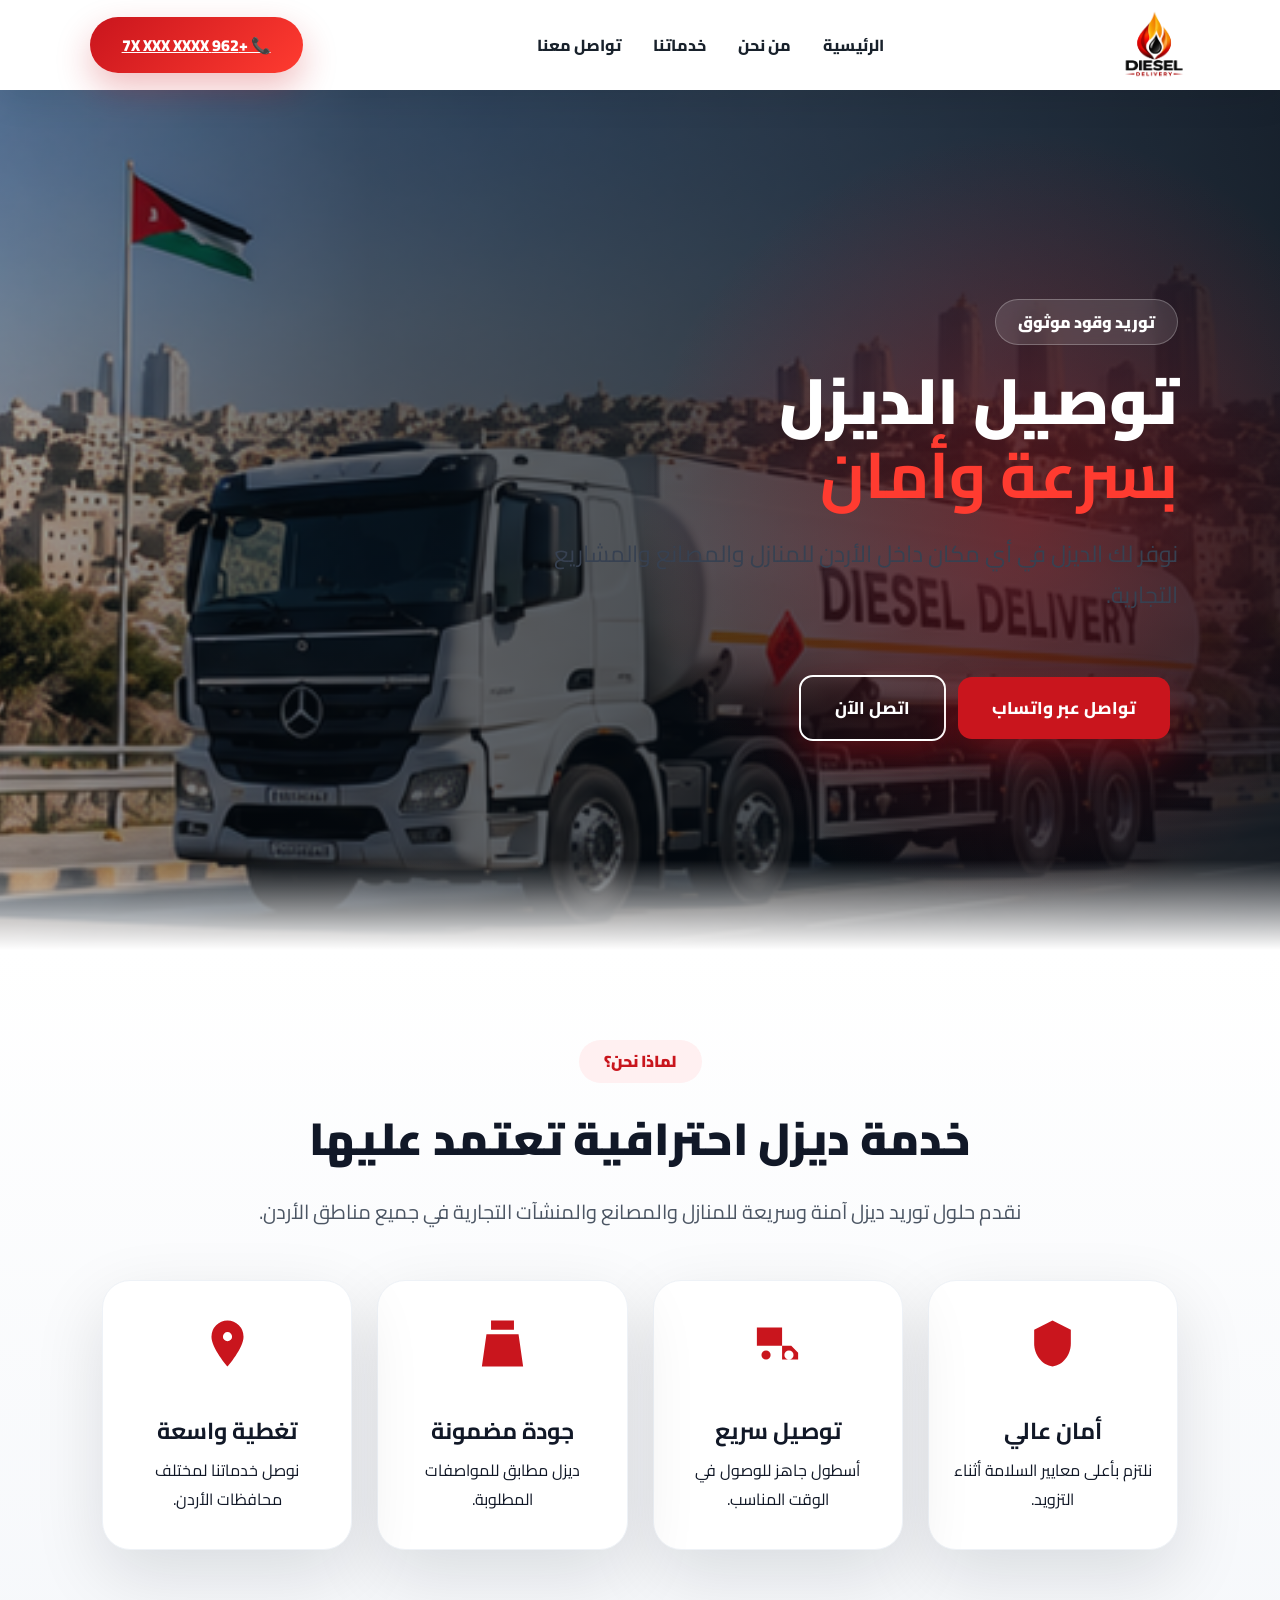
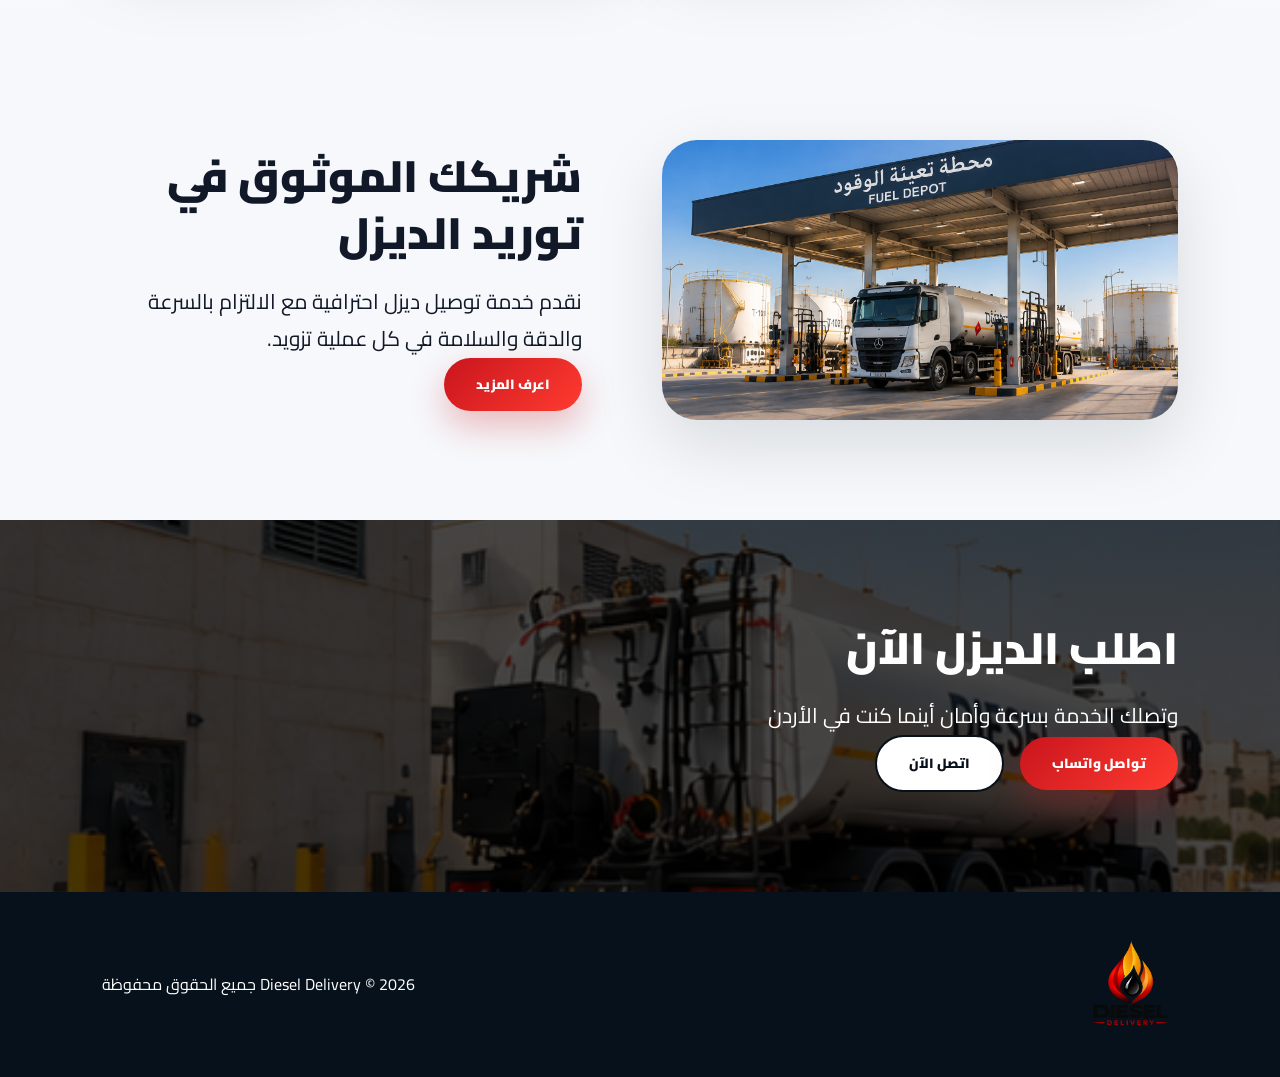
==== index.html @ 9982c51f "Add files via upload" ====
<!DOCTYPE html>
<html lang="ar" dir="rtl">
<head>
<meta charset="UTF-8">
<meta name="viewport" content="width=device-width, initial-scale=1.0">
<title>Diesel Delivery | توصيل الديزل</title>
<link rel="stylesheet" href="style.css">
</head>
<body>

<header>
<img src="assets/logo.png" class="logo">
<button class="menu-toggle" aria-label="Menu">☰</button>
<nav id="mainNav">
<a href="#hero">الرئيسية</a>
<a href="#about">من نحن</a>
<a href="#why">خدماتنا</a>
<a href="#order">تواصل معنا</a>
</nav>
<a class="phone" href="tel:+962700000000">📞 +962 7X XXX XXXX</a>
</header>

<section class="hero" id="hero">
<div class="content">
<span>توريد وقود موثوق</span>
<h1>توصيل الديزل<br><b>بسرعة وأمان</b></h1>
<p>نوفر لك الديزل في أي مكان داخل الأردن للمنازل والمصانع والمشاريع التجارية.</p>
<button>تواصل عبر واتساب</button>
<button class="outline">اتصل الآن</button>
</div>
</section>

<section class="why-us" id="why">
<div class="section-title">
<span>لماذا نحن؟</span>
<h2>خدمة ديزل احترافية تعتمد عليها</h2>
<p>نقدم حلول توريد ديزل آمنة وسريعة للمنازل والمصانع والمنشآت التجارية في جميع مناطق الأردن.</p>
</div>
<div class="features">
<div class="feature-card">
<svg viewBox="0 0 24 24"><path d="M12 2l8 4v6c0 5-3.5 9.5-8 10-4.5-.5-8-5-8-10V6l8-4z"/></svg>
<h3>أمان عالي</h3><p>نلتزم بأعلى معايير السلامة أثناء التزويد.</p>
</div>
<div class="feature-card">
<svg viewBox="0 0 24 24"><path d="M3 13h11V5H3v8zm11 0h4l3 3v3h-7v-6zM7 19a2 2 0 100-4 2 2 0 000 4zm10 0a2 2 0 100-4 2 2 0 000 4z"/></svg>
<h3>توصيل سريع</h3><p>أسطول جاهز للوصول في الوقت المناسب.</p>
</div>
<div class="feature-card">
<svg viewBox="0 0 24 24"><path d="M7 2h10v4H7V2zm-2 6h14l2 14H3L5 8z"/></svg>
<h3>جودة مضمونة</h3><p>ديزل مطابق للمواصفات المطلوبة.</p>
</div>
<div class="feature-card">
<svg viewBox="0 0 24 24"><path d="M12 2a7 7 0 00-7 7c0 5 7 13 7 13s7-8 7-13a7 7 0 00-7-7zm0 9a2 2 0 110-4 2 2 0 010 4z"/></svg>
<h3>تغطية واسعة</h3><p>نوصل خدماتنا لمختلف محافظات الأردن.</p>
</div>
</div>
</section>

<section class="about" id="about">
<img src="assets/depot.png">
<div>
<h2>شريكك الموثوق في توريد الديزل</h2>
<p>نقدم خدمة توصيل ديزل احترافية مع الالتزام بالسرعة والدقة والسلامة في كل عملية تزويد.</p>
<button>اعرف المزيد</button>
</div>
</section>

<section class="order" id="order">
<h2>اطلب الديزل الآن</h2>
<p>وتصلك الخدمة بسرعة وأمان أينما كنت في الأردن</p>
<button>تواصل واتساب</button>
<button class="outline">اتصل الآن</button>
</section>

<footer>
<img src="assets/logo.png">
<p>Diesel Delivery © 2026 جميع الحقوق محفوظة</p>
</footer>

<script>
const btn=document.querySelector(".menu-toggle");
const nav=document.querySelector("#mainNav");
btn.addEventListener("click",()=>{nav.classList.toggle("open");btn.classList.toggle("active");});
nav.querySelectorAll("a").forEach(a=>a.addEventListener("click",()=>nav.classList.remove("open")));
</script>
</body>
</html>
---- style.css ----
@import url("https://fonts.googleapis.com/css2?family=Cairo:wght@400;600;700;800;900&display=swap");

:root {
  --red: #c9151d;
  --red2: #ff3b30;
  --dark: #07111b;
  --gold: #f5b942;
  --bg: #f6f8fb;
  --text: #111827;
  --shadow: 0 25px 70px rgba(7, 17, 27, 0.12);
}
* {
  box-sizing: border-box;
  margin: 0;
  padding: 0;
}
html {
  scroll-behavior: smooth;
}
body {
  font-family: Cairo, Arial, sans-serif;
  color: var(--text);
  background: #fff;
  line-height: 1.8;
}
header {
  height: 90px;
  padding: 0 7%;
  display: flex;
  align-items: center;
  justify-content: space-between;
  position: sticky;
  top: 0;
  z-index: 50;
  background: rgba(255, 255, 255, 0.86);
  backdrop-filter: blur(18px);
  box-shadow: 0 10px 35px rgba(0, 0, 0, 0.08);
}
.logo {
  height: 72px;
  transition: 0.4s;
}
.logo:hover {
  transform: scale(1.08);
}
nav a {
  margin: 0 14px;
  color: #18212b;
  text-decoration: none;
  font-weight: 800;
  transition: 0.3s;
  position: relative;
}
nav a:before {
  content: "";
  position: absolute;
  right: 0;
  bottom: -10px;
  width: 0;
  height: 3px;
  background: var(--red);
  transition: 0.3s;
}
nav a:hover {
  color: var(--red);
}
nav a:hover:before {
  width: 100%;
}
.phone,
button {
  border: 0;
  border-radius: 50px;
  padding: 14px 32px;
  font-family: inherit;
  font-weight: 900;
  color: #fff;
  background: linear-gradient(135deg, var(--red), var(--red2));
  box-shadow: 0 15px 35px rgba(201, 21, 29, 0.28);
  cursor: pointer;
  transition: 0.35s;
}
.phone:hover,
button:hover {
  transform: translateY(-5px);
  box-shadow: 0 22px 45px rgba(201, 21, 29, 0.35);
}
.hero {
  min-height: 860px;
  display: flex;
  align-items: center;
  position: relative;
  overflow: hidden;
  background:
    linear-gradient(
      268deg,
      rgba(5, 12, 20, 0.88) 0%,
      rgba(5, 12, 20, 0.62) 70%,
      rgba(5, 12, 20, 0.15) 125%
    ),
    url(assets/hero-truck.png) center / cover;
}
.hero:before {
  content: "";
  position: absolute;
  inset: 0;
  background: radial-gradient(
    circle at 80% 50%,
    rgba(201, 21, 29, 0.35),
    transparent 35%
  );
}
.hero .content {
  position: relative;
  z-index: 2;
  /* max-width:700px; */
  color: #fff;
  /* padding:40px; */
  animation: heroFade 0.9s ease;
}
.hero .content span {
  display: inline-block;
  background: rgba(255, 255, 255, 0.12);
  border: 1px solid rgba(255, 255, 255, 0.25);
  padding: 8px 22px;
  border-radius: 50px;
  backdrop-filter: blur(10px);
  color: #fff;
}
.hero h1 {
  font-size: clamp(42px, 5vw, 72px);
  line-height: 1.15;
  font-weight: 900;
  margin: 20px 0;
}
.hero h1 b {
  color: #ff3b30;
}
.hero p {
  font-size: 20px;
  color: #f1f5f9;
  max-width: 560px;
}
.hero button {
  border: none;
  border-radius: 14px;
  padding: 15px 34px;
  font-size: 17px;
  font-weight: 800;
  margin: 25px 8px 0 0;
  cursor: pointer;
  transition: 0.3s;
  background: #c9151d;
  color: white;
  box-shadow: 0 15px 35px rgba(201, 21, 29, 0.35);
}
.hero button:hover {
  transform: translateY(-5px);
}
.hero .outline {
  background: transparent;
  border: 2px solid #fff;
}
@keyframes heroFade {
  from {
    opacity: 0;
    transform: translateY(30px);
  }
  to {
    opacity: 1;
    transform: none;
  }
}
.hero:after {
  content: "";
  position: absolute;
  inset: auto 0 0;
  height: 90px;
  background: linear-gradient(transparent, #fff);
}
.content {
  width: 58%;
  padding-right: 8%;
  position: relative;
  z-index: 2;
}
.content span {
  display: inline-block;
  background: #fff1f2;
  color: var(--red);
  padding: 8px 22px;
  border-radius: 40px;
  font-weight: 900;
}
h1 {
  font-size: 76px;
  line-height: 1.15;
  font-weight: 900;
  margin: 22px 0;
}
h1 b {
  color: var(--red);
}
.content p {
  font-size: 23px;
  color: #374151;
  max-width: 650px;
  margin-bottom: 35px;
}
.outline {
  background: #fff;
  color: var(--dark);
  border: 2px solid var(--dark);
  box-shadow: none;
  margin-right: 12px;
}
.features {
  display: grid;
  grid-template-columns: repeat(4, 1fr);
  gap: 25px;
  padding: 40px 8% 90px;
  background: #fff;
}
.features div {
  background: #fff;
  padding: 35px 20px;
  text-align: center;
  border-radius: 28px;
  box-shadow: var(--shadow);
  border: 1px solid #eef2f7;
  transition: 0.35s;
}
.features div:hover {
  transform: translateY(-12px);
  border-color: #ffd1d4;
}
.features div:first-letter {
  font-size: 45px;
}
.features h3 {
  font-size: 23px;
  margin: 15px 0 5px;
}
.about {
  padding: 100px 8%;
  display: flex;
  align-items: center;
  gap: 80px;
  background: var(--bg);
}
.about img {
  width: 48%;
  border-radius: 35px;
  box-shadow: var(--shadow);
}
.about h2,
.order h2,
.areas h2 {
  font-size: 44px;
  line-height: 1.3;
  margin-bottom: 20px;
  font-weight: 900;
}
.about p,
.order p,
.areas p {
  font-size: 21px;
}
.order {
  padding: 100px 8%;
  background:
    linear-gradient(rgba(0, 0, 0, 0.72), rgba(0, 0, 0, 0.72)),
    url("assets/delivery.png") center/cover;
  color: #fff;
}
.areas {
  text-align: center;
  padding: 90px 8%;
}
footer {
  background: var(--dark);
  color: #fff;
  padding: 45px 8%;
  display: flex;
  justify-content: space-between;
  align-items: center;
}
footer img {
  height: 95px;
}
@media (max-width: 900px) {
  header {
    height: auto;
    padding: 15px;
    flex-direction: column;
    gap: 15px;
  }
  nav {
    display: none;
  }
  .hero {
    min-height: 650px;
  }
  .content {
    width: 100%;
    padding: 50px 25px;
    text-align: center;
  }
  h1 {
    font-size: 43px;
  }
  .content p {
    font-size: 18px;
            color: white;
  }
  .features {
    grid-template-columns: 1fr;
    padding: 30px 25px;
  }
  .about {
    flex-direction: column;
    padding: 60px 25px;
    gap: 35px;
  }
  .about img {
    width: 100%;
  }
  .about h2,
  .order h2,
  .areas h2 {
    font-size: 32px;
  }
  footer {
    flex-direction: column;
    gap: 20px;
    text-align: center;
  }
}

.why-us {
  padding: 90px 8%;
  background: linear-gradient(180deg, #fff, #f6f8fb);
}
.section-title {
  text-align: center;
  max-width: 850px;
  margin: auto;
}
.section-title span {
  display: inline-block;
  color: var(--red);
  background: #fff0f1;
  padding: 7px 25px;
  border-radius: 30px;
  font-weight: 900;
}
.section-title h2 {
  font-size: 45px;
  font-weight: 900;
  margin: 15px 0;
}
.section-title p {
  font-size: 20px;
  color: #4b5563;
}
.features {
  padding: 50px 0 0;
  background: transparent;
}
.feature-card svg {
  width: 55px;
  height: 55px;
  fill: var(--red);
  margin-bottom: 15px;
}
.feature-card svg path {
  stroke: none;
}
.feature-card {
  min-height: 250px;
}
@media (max-width: 900px) {
  .features {
    grid-template-columns: 1fr 1fr;
  }
  .section-title h2 {
    font-size: 32px;
  }
}
@media (max-width: 600px) {
  .features {
    grid-template-columns: 1fr;
  }
}

.menu-toggle {
  display: none;
  background: var(--red);
  color: #fff;
  border: 0;
  border-radius: 12px;
  font-size: 28px;
  width: 50px;
  height: 45px;
  cursor: pointer;
  padding: 0;
}
@media (max-width: 900px) {
  header {
    flex-direction: row;
    position: sticky;
    padding: 12px 20px;
    height: 75px;
  }
  .logo {
    height: 55px;
  }
  .menu-toggle {
    display: block;
  }
  nav {
    display: flex;
    position: absolute;
    top: 75px;
    right: 0;
    left: 0;
    background: #fff;
    flex-direction: column;
    padding: 25px;
    gap: 20px;
    box-shadow: 0 15px 35px rgba(0, 0, 0, 0.12);
    transform: translateY(-20px);
    opacity: 0;
    pointer-events: none;
    transition: 0.3s;
  }
  nav.open {
    transform: translateY(0);
    opacity: 1;
    pointer-events: auto;
  }
  nav a {
    margin: 0;
    padding: 10px 0;
  }
  .phone {
    display: none;
  }
}
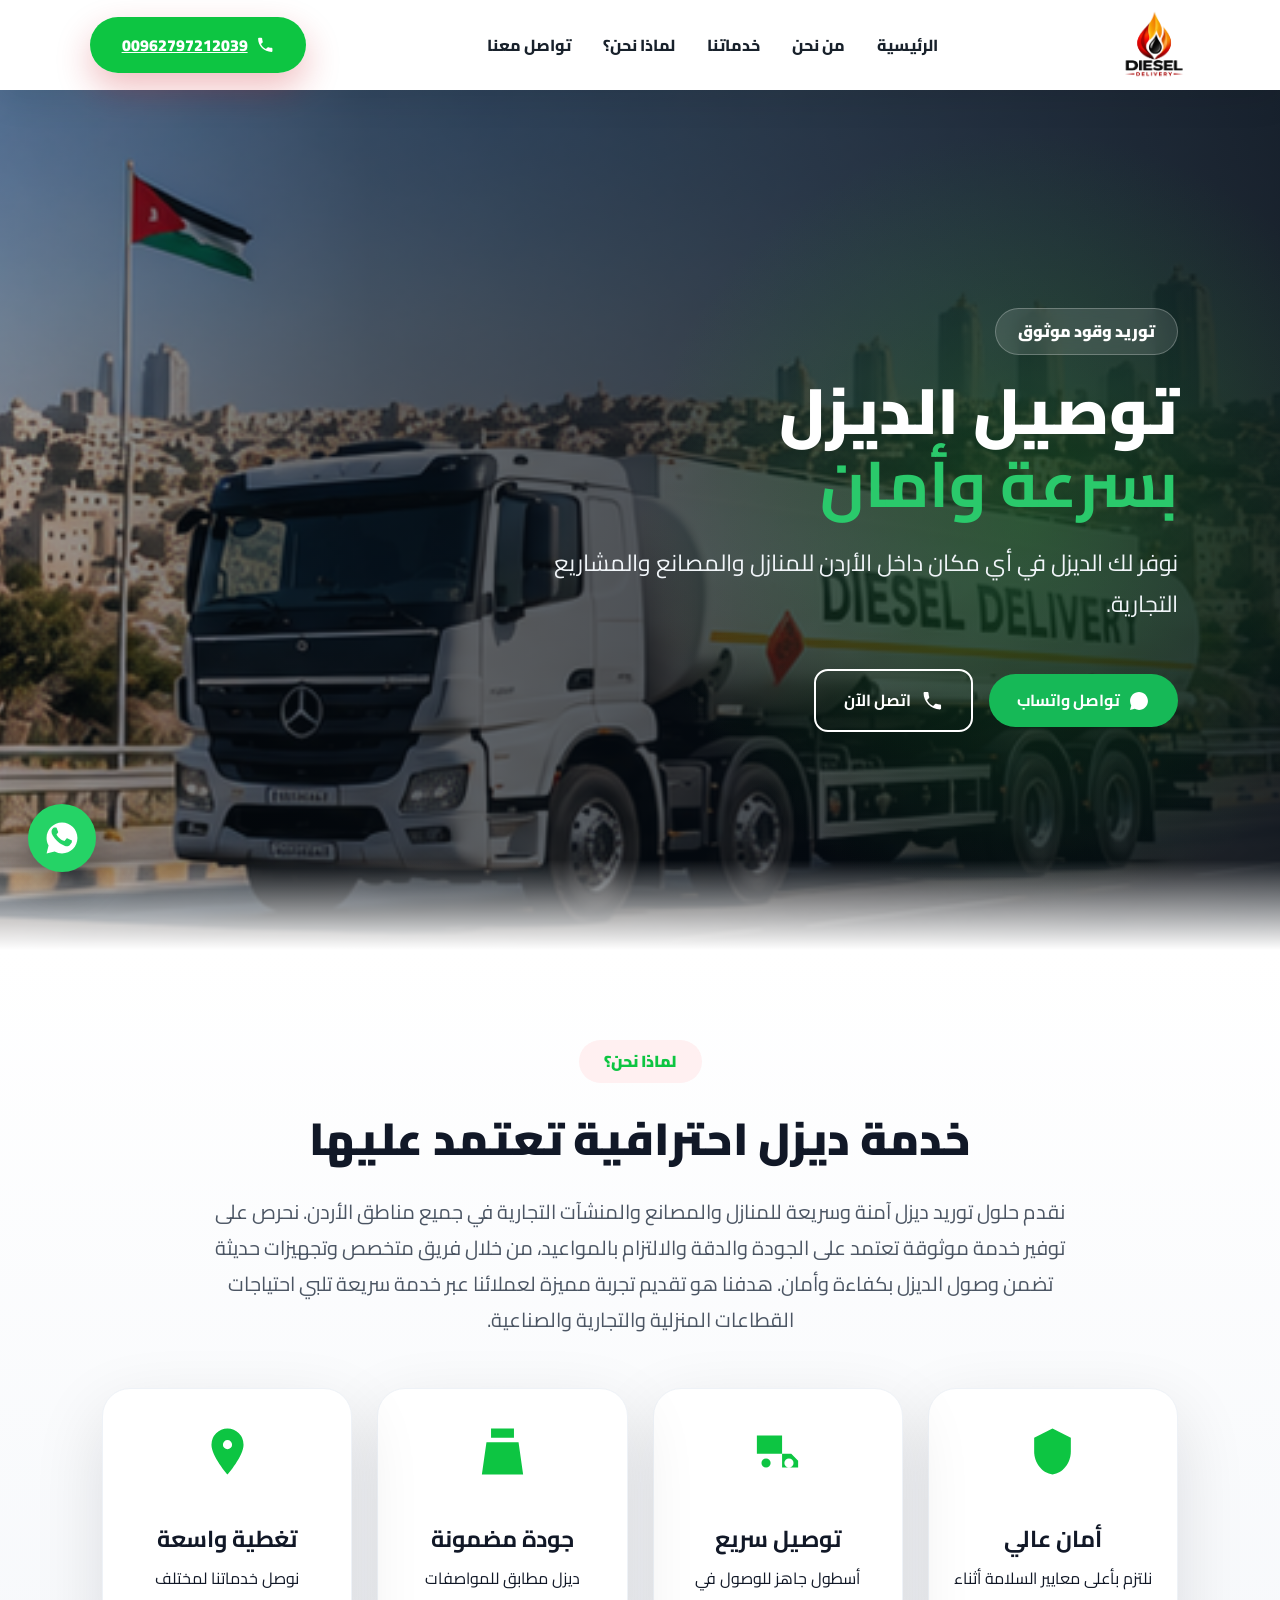
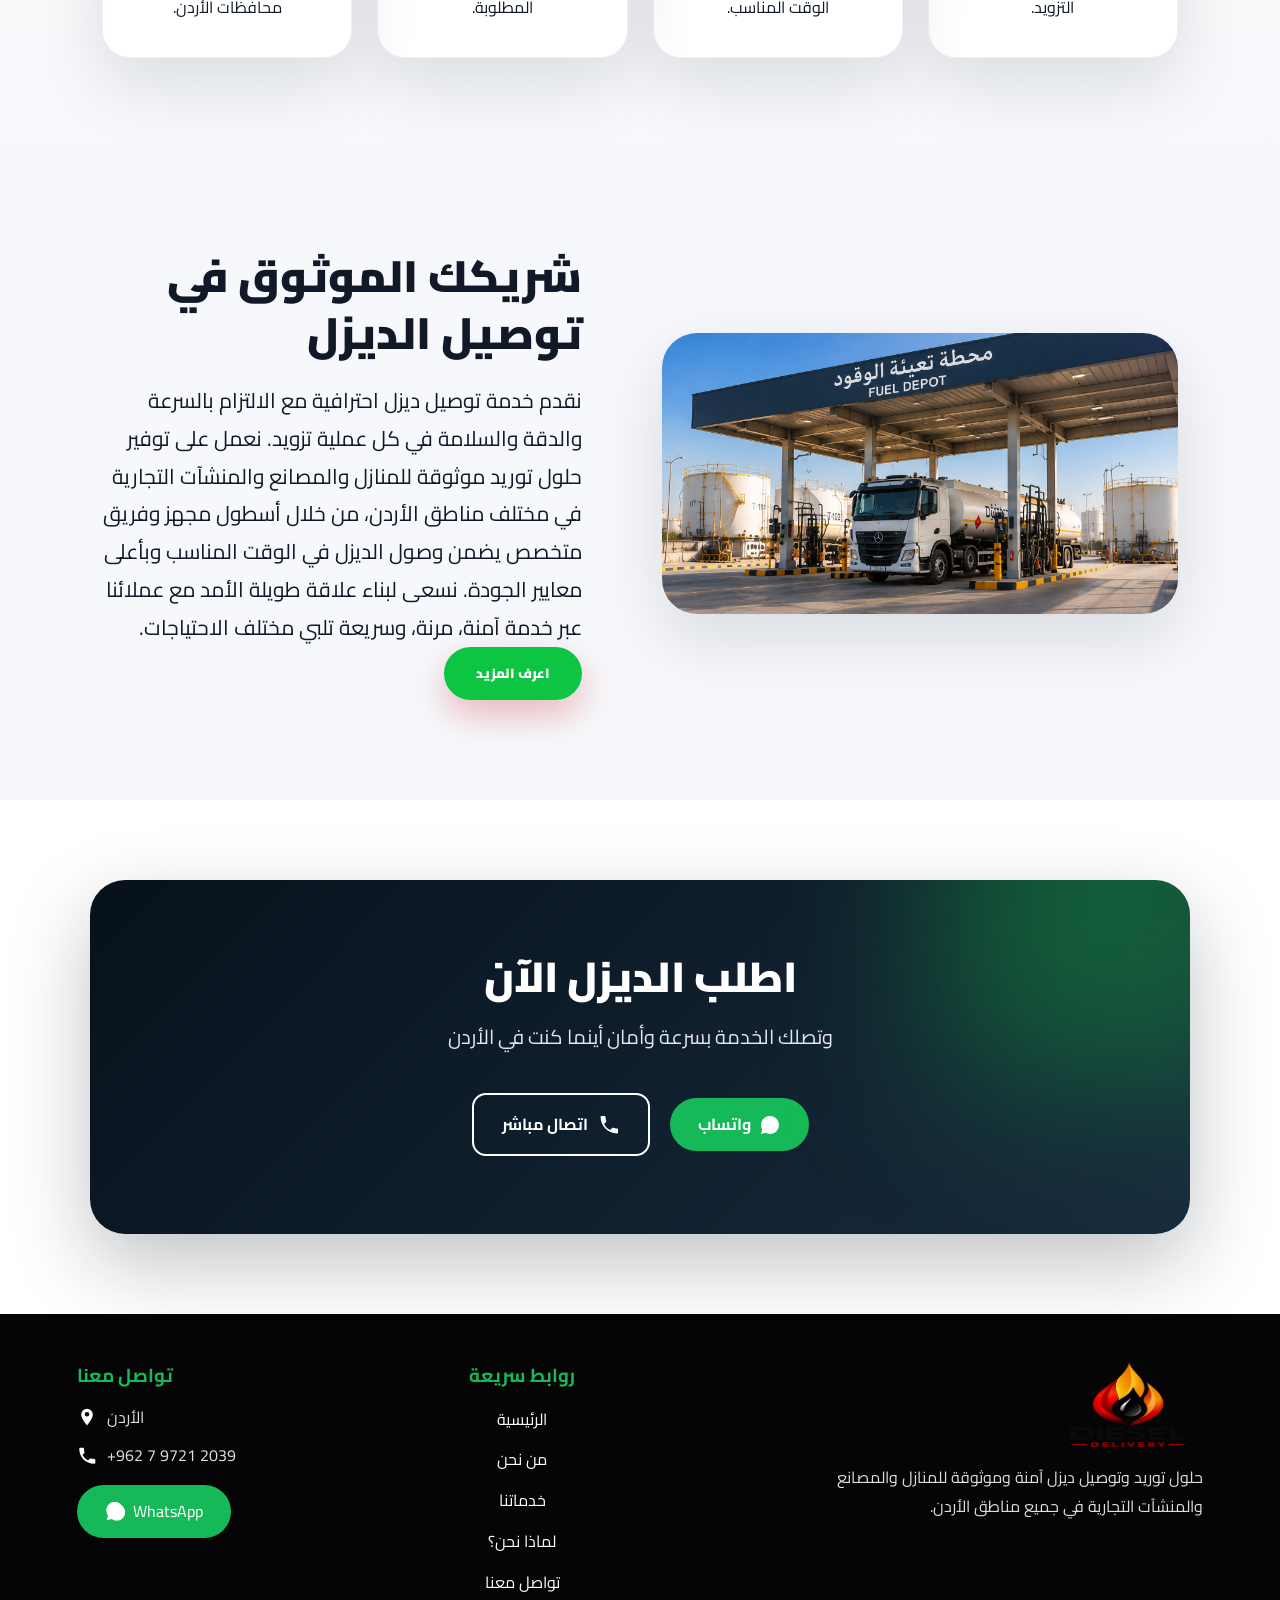
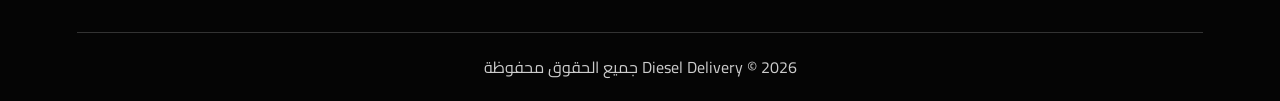
==== commit 4aa0ca22: "Add files via upload" ====
--- a/index.html
+++ b/index.html
@@ -14,10 +14,15 @@
 <nav id="mainNav">
 <a href="#hero">الرئيسية</a>
 <a href="#about">من نحن</a>
-<a href="#why">خدماتنا</a>
+<a href="service.html">خدماتنا</a>
+<a href="#why">لماذا نحن؟</a>
 <a href="#order">تواصل معنا</a>
 </nav>
-<a class="phone" href="tel:+962700000000">📞 +962 7X XXX XXXX</a>
+<a class="phone" href="tel:+962797212039">
+<svg class="nav-phone-icon" viewBox="0 0 24 24" aria-hidden="true">
+<path d="M6.6 10.8c1.8 3.5 3.1 4.8 6.6 6.6l2.2-2.2c.3-.3.8-.4 1.2-.2 1.3.5 2.7.8 4.1.8.7 0 1.2.5 1.2 1.2V20c0 .7-.5 1.2-1.2 1.2C10.8 21.2 2.8 13.2 2.8 3.4 2.8 2.7 3.3 2.2 4 2.2h3c.7 0 1.2.5 1.2 1.2 0 1.4.3 2.8.8 4.1.1.4.1.8-.2 1.2z"/>
+</svg>
+00962797212039</a>
 </header>
 
 <section class="hero" id="hero">
@@ -25,8 +30,10 @@
 <span>توريد وقود موثوق</span>
 <h1>توصيل الديزل<br><b>بسرعة وأمان</b></h1>
 <p>نوفر لك الديزل في أي مكان داخل الأردن للمنازل والمصانع والمشاريع التجارية.</p>
-<button>تواصل عبر واتساب</button>
-<button class="outline">اتصل الآن</button>
+<a class="hero-btn whatsapp-btn" href="https://wa.me/962797212039" target="_blank">
+<svg viewBox="0 0 32 32"><path d="M16 3C8.8 3 3 8.8 3 16c0 2.3.6 4.5 1.7 6.4L3 29l6.8-1.7A13 13 0 0016 29c7.2 0 13-5.8 13-13S23.2 3 16 3z"/></svg> تواصل واتساب</a>
+<a class="hero-btn outline call-btn" href="tel:+962797212039">
+<svg viewBox="0 0 24 24"><path d="M6.6 10.8c1.8 3.5 3.1 4.8 6.6 6.6l2.2-2.2c.3-.3.8-.4 1.2-.2 1.3.5 2.7.8 4.1.8.7 0 1.2.5 1.2 1.2V20c0 .7-.5 1.2-1.2 1.2C10.8 21.2 2.8 13.2 2.8 3.4 2.8 2.7 3.3 2.2 4 2.2h3c.7 0 1.2.5 1.2 1.2 0 1.4.3 2.8.8 4.1.1.4.1.8-.2 1.2z"/></svg> اتصل الآن</a>
 </div>
 </section>
 
@@ -34,7 +41,7 @@
 <div class="section-title">
 <span>لماذا نحن؟</span>
 <h2>خدمة ديزل احترافية تعتمد عليها</h2>
-<p>نقدم حلول توريد ديزل آمنة وسريعة للمنازل والمصانع والمنشآت التجارية في جميع مناطق الأردن.</p>
+<p>نقدم حلول توريد ديزل آمنة وسريعة للمنازل والمصانع والمنشآت التجارية في جميع مناطق الأردن. نحرص على توفير خدمة موثوقة تعتمد على الجودة والدقة والالتزام بالمواعيد، من خلال فريق متخصص وتجهيزات حديثة تضمن وصول الديزل بكفاءة وأمان. هدفنا هو تقديم تجربة مميزة لعملائنا عبر خدمة سريعة تلبي احتياجات القطاعات المنزلية والتجارية والصناعية.</p>
 </div>
 <div class="features">
 <div class="feature-card">
@@ -59,8 +66,8 @@
 <section class="about" id="about">
 <img src="assets/depot.png">
 <div>
-<h2>شريكك الموثوق في توريد الديزل</h2>
-<p>نقدم خدمة توصيل ديزل احترافية مع الالتزام بالسرعة والدقة والسلامة في كل عملية تزويد.</p>
+<h2>شريكك الموثوق في توصيل الديزل</h2>
+<p>نقدم خدمة توصيل ديزل احترافية مع الالتزام بالسرعة والدقة والسلامة في كل عملية تزويد. نعمل على توفير حلول توريد موثوقة للمنازل والمصانع والمنشآت التجارية في مختلف مناطق الأردن، من خلال أسطول مجهز وفريق متخصص يضمن وصول الديزل في الوقت المناسب وبأعلى معايير الجودة. نسعى لبناء علاقة طويلة الأمد مع عملائنا عبر خدمة آمنة، مرنة، وسريعة تلبي مختلف الاحتياجات.</p>
 <button>اعرف المزيد</button>
 </div>
 </section>
@@ -68,14 +75,56 @@
 <section class="order" id="order">
 <h2>اطلب الديزل الآن</h2>
 <p>وتصلك الخدمة بسرعة وأمان أينما كنت في الأردن</p>
-<button>تواصل واتساب</button>
-<button class="outline">اتصل الآن</button>
+<a class="cta-btn whatsapp-btn" href="https://wa.me/962797212039" target="_blank"><svg viewBox="0 0 32 32"><path d="M16 3C8.8 3 3 8.8 3 16c0 2.3.6 4.5 1.7 6.4L3 29l6.8-1.7A13 13 0 0016 29c7.2 0 13-5.8 13-13S23.2 3 16 3z"/></svg> واتساب</a>
+<a class="cta-btn outline call-btn" href="tel:+962797212039"><svg viewBox="0 0 24 24"><path d="M6.6 10.8c1.8 3.5 3.1 4.8 6.6 6.6l2.2-2.2c.3-.3.8-.4 1.2-.2 1.3.5 2.7.8 4.1.8.7 0 1.2.5 1.2 1.2V20c0 .7-.5 1.2-1.2 1.2C10.8 21.2 2.8 13.2 2.8 3.4 2.8 2.7 3.3 2.2 4 2.2h3c.7 0 1.2.5 1.2 1.2 0 1.4.3 2.8.8 4.1.1.4.1.8-.2 1.2z"/></svg> اتصال مباشر</a>
 </section>
 
-<footer>
-<img src="assets/logo.png">
-<p>Diesel Delivery © 2026 جميع الحقوق محفوظة</p>
+<a class="floating-whatsapp" href="https://wa.me/962797212039" target="_blank" aria-label="WhatsApp"><svg viewBox="0 0 32 32"><path d="M16 3C8.8 3 3 8.8 3 16c0 2.3.6 4.5 1.7 6.4L3 29l6.8-1.7A13 13 0 0016 29c7.2 0 13-5.8 13-13S23.2 3 16 3zm6.9 18.4c-.3.8-1.8 1.5-2.5 1.6-.7.1-1.5.1-4.8-1.7-4-2.2-6.6-6.2-6.8-6.5-.2-.3-1.6-2.1-1.6-4s1-2.8 1.4-3.2c.4-.4.9-.5 1.2-.5h.9c.3 0 .7-.1 1 .8.4 1 .9 2.5 1 2.7.1.2.1.5 0 .7-.1.2-.2.4-.4.6-.2.2-.4.4-.6.6-.2.2-.4.4-.2.8.2.4 1.1 1.8 2.4 2.9 1.7 1.5 3.1 2 3.5 2.2.4.2.6.2.9-.1.3-.3 1.1-1.3 1.4-1.7.3-.4.6-.3 1-.2.4.1 2.4 1.1 2.8 1.3.4.2.7.3.8.5.1.3.1 1-.2 1.8z"/></svg></a>
+
+
+<footer class="professional-footer">
+  <div class="footer-container">
+
+    <div class="footer-brand">
+      <img src="assets/logo.png" alt="Diesel Delivery">
+      <p>
+        حلول توريد وتوصيل ديزل آمنة وموثوقة للمنازل والمصانع والمنشآت التجارية
+        في جميع مناطق الأردن.
+      </p>
+    </div>
+
+    <div class="footer-links">
+      <h3>روابط سريعة</h3>
+      <a href="#home">الرئيسية</a>
+      <a href="#about">من نحن</a>
+      <a href="service.html">خدماتنا</a>
+      <a href="#why">لماذا نحن؟</a>
+      <a href="#contact">تواصل معنا</a>
+    </div>
+
+    <div class="footer-contact">
+      <h3>تواصل معنا</h3>
+      <p class="contact-item">
+        <span class="svg-icon location-icon"></span>
+        الأردن
+      </p>
+      <p class="contact-item">
+        <span class="svg-icon phone-icon"></span>
+        +962 7 9721 2039
+      </p>
+      <a class="whatsapp-btn" href="#">
+        <span class="svg-icon whatsapp-icon"></span>
+        WhatsApp
+      </a>
+    </div>
+
+  </div>
+
+  <div class="footer-bottom">
+    Diesel Delivery © 2026 جميع الحقوق محفوظة
+  </div>
 </footer>
+
 
 <script>
 const btn=document.querySelector(".menu-toggle");
--- a/style.css
+++ b/style.css
@@ -1,8 +1,8 @@
 @import url("https://fonts.googleapis.com/css2?family=Cairo:wght@400;600;700;800;900&display=swap");
 
 :root {
-  --red: #c9151d;
-  --red2: #ff3b30;
+  --red: #0dc542;
+  --red2: #0dc542;
   --dark: #07111b;
   --gold: #f5b942;
   --bg: #f6f8fb;
@@ -104,11 +104,7 @@
   content: "";
   position: absolute;
   inset: 0;
-  background: radial-gradient(
-    circle at 80% 50%,
-    rgba(201, 21, 29, 0.35),
-    transparent 35%
-  );
+  background: radial-gradient(circle at 80% 50%, rgb(35 141 43 / 35%), transparent 35%);
 }
 .hero .content {
   position: relative;
@@ -134,7 +130,7 @@
   margin: 20px 0;
 }
 .hero h1 b {
-  color: #ff3b30;
+  color: #2ac96b;
 }
 .hero p {
   font-size: 20px;
@@ -203,7 +199,7 @@
 }
 .content p {
   font-size: 23px;
-  color: #374151;
+  /* color: #374151; */
   max-width: 650px;
   margin-bottom: 35px;
 }
@@ -281,7 +277,7 @@
   background: var(--dark);
   color: #fff;
   padding: 45px 8%;
-  display: flex;
+  /* display: flex; */
   justify-content: space-between;
   align-items: center;
 }
@@ -311,7 +307,7 @@
   }
   .content p {
     font-size: 18px;
-            color: white;
+    color: white;
   }
   .features {
     grid-template-columns: 1fr;
@@ -447,3 +443,253 @@
     display: none;
   }
 }
+
+/* Premium Energy CTA */
+.order {
+  margin: 80px auto;
+  width: 86%;
+  padding: 70px 30px;
+  border-radius: 35px;
+  background: linear-gradient(135deg, #07111b, #182b3d);
+  color: #fff;
+  text-align: center;
+  position: relative;
+  overflow: hidden;
+  box-shadow: 0 30px 80px rgba(7, 17, 27, 0.25);
+}
+.order:before {
+  content: "";
+  position: absolute;
+  width: 350px;
+  height: 350px;
+  background: rgb(21 201 70 / 35%);
+  filter: blur(80px);
+  top: -150px;
+  right: -100px;
+}
+.order h2,
+.order p,
+.order button {
+  position: relative;
+}
+.order h2 {
+  font-size: 42px;
+  margin-bottom: 15px;
+}
+.order p {
+  font-size: 20px;
+  margin-bottom: 30px;
+  color: #e5e7eb;
+}
+.order .outline {
+  background: transparent;
+  border: 2px solid #fff;
+  margin-right: 12px;
+}
+
+/* Floating WhatsApp */
+.floating-whatsapp {
+  position: fixed;
+  left: 28px;
+  bottom: 28px;
+  width: 68px;
+  height: 68px;
+  border-radius: 50%;
+  background: #25d366;
+  display: flex;
+  align-items: center;
+  justify-content: center;
+  z-index: 999;
+  box-shadow: 0 15px 35px rgba(0, 0, 0, 0.25);
+  animation: whatsappPulse 2s infinite;
+}
+.floating-whatsapp svg {
+  width: 38px;
+  height: 38px;
+  fill: #fff;
+}
+@keyframes whatsappPulse {
+  0% {
+    transform: scale(1);
+  }
+  50% {
+    transform: scale(1.08);
+  }
+  100% {
+    transform: scale(1);
+  }
+}
+@media (max-width: 768px) {
+  .order {
+    width: 92%;
+    padding: 45px 20px;
+  }
+  .order h2 {
+    font-size: 30px;
+  }
+  .floating-whatsapp {
+    width: 58px;
+    height: 58px;
+    left: 18px;
+    bottom: 18px;
+  }
+}
+
+/* SVG Action Buttons */
+.hero-btn,
+.cta-btn {
+  display: inline-flex;
+  align-items: center;
+  justify-content: center;
+  gap: 10px;
+  text-decoration: none;
+  padding: 15px 28px;
+  border-radius: 14px;
+  font-weight: 700;
+  cursor: pointer;
+}
+.hero-btn svg,
+.cta-btn svg {
+  width: 22px;
+  height: 22px;
+  fill: currentColor;
+}
+.whatsapp-btn {
+  background: #25d366;
+  color: #fff;
+}
+.call-btn {
+  color: #fff;
+}
+.call-btn svg {
+  fill: currentColor;
+}
+.cta-btn {
+  padding: 15px 28px;
+  border-radius: 14px;
+  font-weight: 700;
+}
+.order .cta-btn {
+  margin: 8px;
+}
+
+/* Navbar phone SVG */
+.phone{
+    display:flex;
+    align-items:center;
+    justify-content:center;
+    gap:8px;
+}
+.nav-phone-icon{
+    width:18px;
+    height:18px;
+    fill:currentColor;
+}
+
+
+.professional-footer{
+ background:#050505;
+ color:#fff;
+ padding:45px 6% 20px;
+}
+.footer-container{
+ display:flex;
+ justify-content:space-between;
+ gap:40px;
+}
+.footer-brand{width:35%;}
+.footer-brand img{width:150px;}
+.footer-brand p{line-height:1.8;color:#ddd;}
+.footer-links{text-align:center;display:flex;flex-direction:column;gap:12px;}
+.footer-links h3,.footer-contact h3{color:#18b957;}
+.footer-links a{color:white;text-decoration:none;}
+.footer-contact{direction:ltr;}
+.contact-item{
+ display:flex;
+     margin-top: 10px;
+ align-items:center;
+ gap:10px;
+ color:#ddd;
+}
+.svg-icon{
+ width:20px;
+ height:20px;
+ display:inline-block;
+ background-position:center;
+ background-repeat:no-repeat;
+ background-size:contain;
+}
+.phone-icon{
+ background-image:url("data:image/svg+xml,%3Csvg xmlns='http://www.w3.org/2000/svg' fill='white' viewBox='0 0 24 24'%3E%3Cpath d='M6.6 10.8a15.4 15.4 0 006.6 6.6l2.2-2.2c.3-.3.8-.4 1.2-.2 1.3.4 2.7.6 4.1.6.7 0 1.3.6 1.3 1.3V20c0 .7-.6 1.3-1.3 1.3C10.4 21.3 2.7 13.6 2.7 3.3 2.7 2.6 3.3 2 4 2h3.1c.7 0 1.3.6 1.3 1.3 0 1.4.2 2.8.6 4.1.1.4 0 .8-.2 1.1z'/%3E%3C/svg%3E");
+}
+.whatsapp-icon{
+ background-image:url("data:image/svg+xml,%3Csvg xmlns='http://www.w3.org/2000/svg' fill='white' viewBox='0 0 24 24'%3E%3Cpath d='M20 3.9A10 10 0 003.5 16.1L2 22l6-1.5A10 10 0 1020 3.9z'/%3E%3C/svg%3E");
+}
+.location-icon{
+ background-image:url("data:image/svg+xml,%3Csvg xmlns='http://www.w3.org/2000/svg' fill='white' viewBox='0 0 24 24'%3E%3Cpath d='M12 2a7 7 0 00-7 7c0 5 7 13 7 13s7-8 7-13a7 7 0 00-7-7zm0 9.5A2.5 2.5 0 1112 6a2.5 2.5 0 010 5.5z'/%3E%3C/svg%3E");
+}
+.whatsapp-btn{
+      margin-top: 15px;
+ display:inline-flex;
+ align-items:center;
+ gap:8px;
+ background:#16b957;
+ color:#fff;
+ padding:12px 28px;
+ border-radius:30px;
+ text-decoration:none;
+}
+.footer-bottom{
+ border-top:1px solid #333;
+ margin-top:35px;
+ padding-top:20px;
+ text-align:center;
+ color:#ccc;
+}
+@media(max-width:768px){
+ .footer-container{flex-direction:column;align-items:center;text-align:center;}
+ .footer-brand{width:100%;}
+}
+
+.services-page{
+padding:70px 6%;
+background:#f7f7f7;
+min-height:100vh;
+}
+.services-page h1{text-align:center;margin-bottom:40px;}
+.services-grid{
+display:grid;
+grid-template-columns:repeat(auto-fit,minmax(280px,1fr));
+gap:25px;
+}
+.service-card{
+background:#fff;
+padding:30px;
+border-radius:20px;
+box-shadow:0 10px 30px rgba(0,0,0,.08);
+text-align:center;
+}
+.service-card h2{color:#d71920;}
+.service-card p{line-height:1.9;color:#555;}
+.service-actions{
+display:flex;
+justify-content:center;
+gap:12px;
+margin-top:25px;
+}
+.service-actions a{
+padding:12px 25px;
+border-radius:30px;
+background:#16b957;
+color:#fff;
+text-decoration:none;
+}
+.service-actions a:first-child{background:#222;}
+
+.service-image{
+ width:100%;
+ height:220px;
+ object-fit:cover;
+ border-radius:16px;
+ margin-bottom:20px;
+}
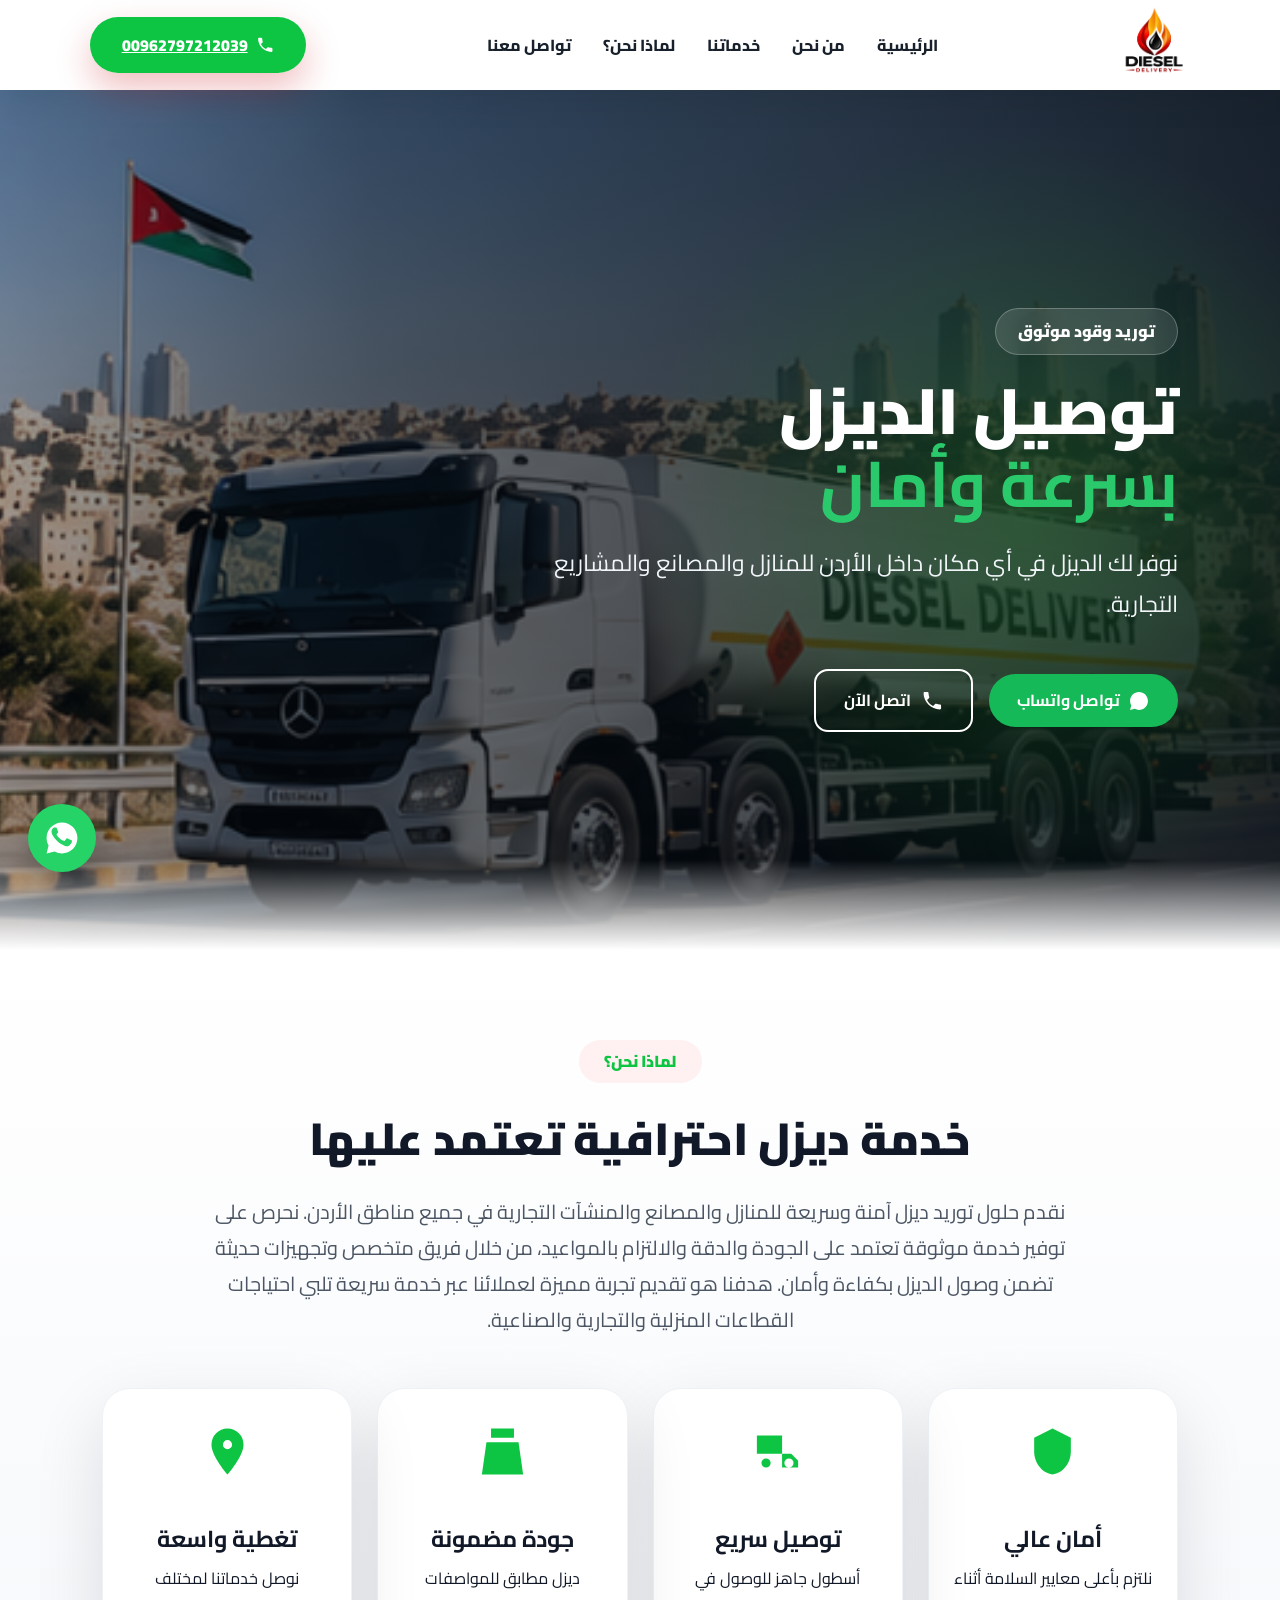
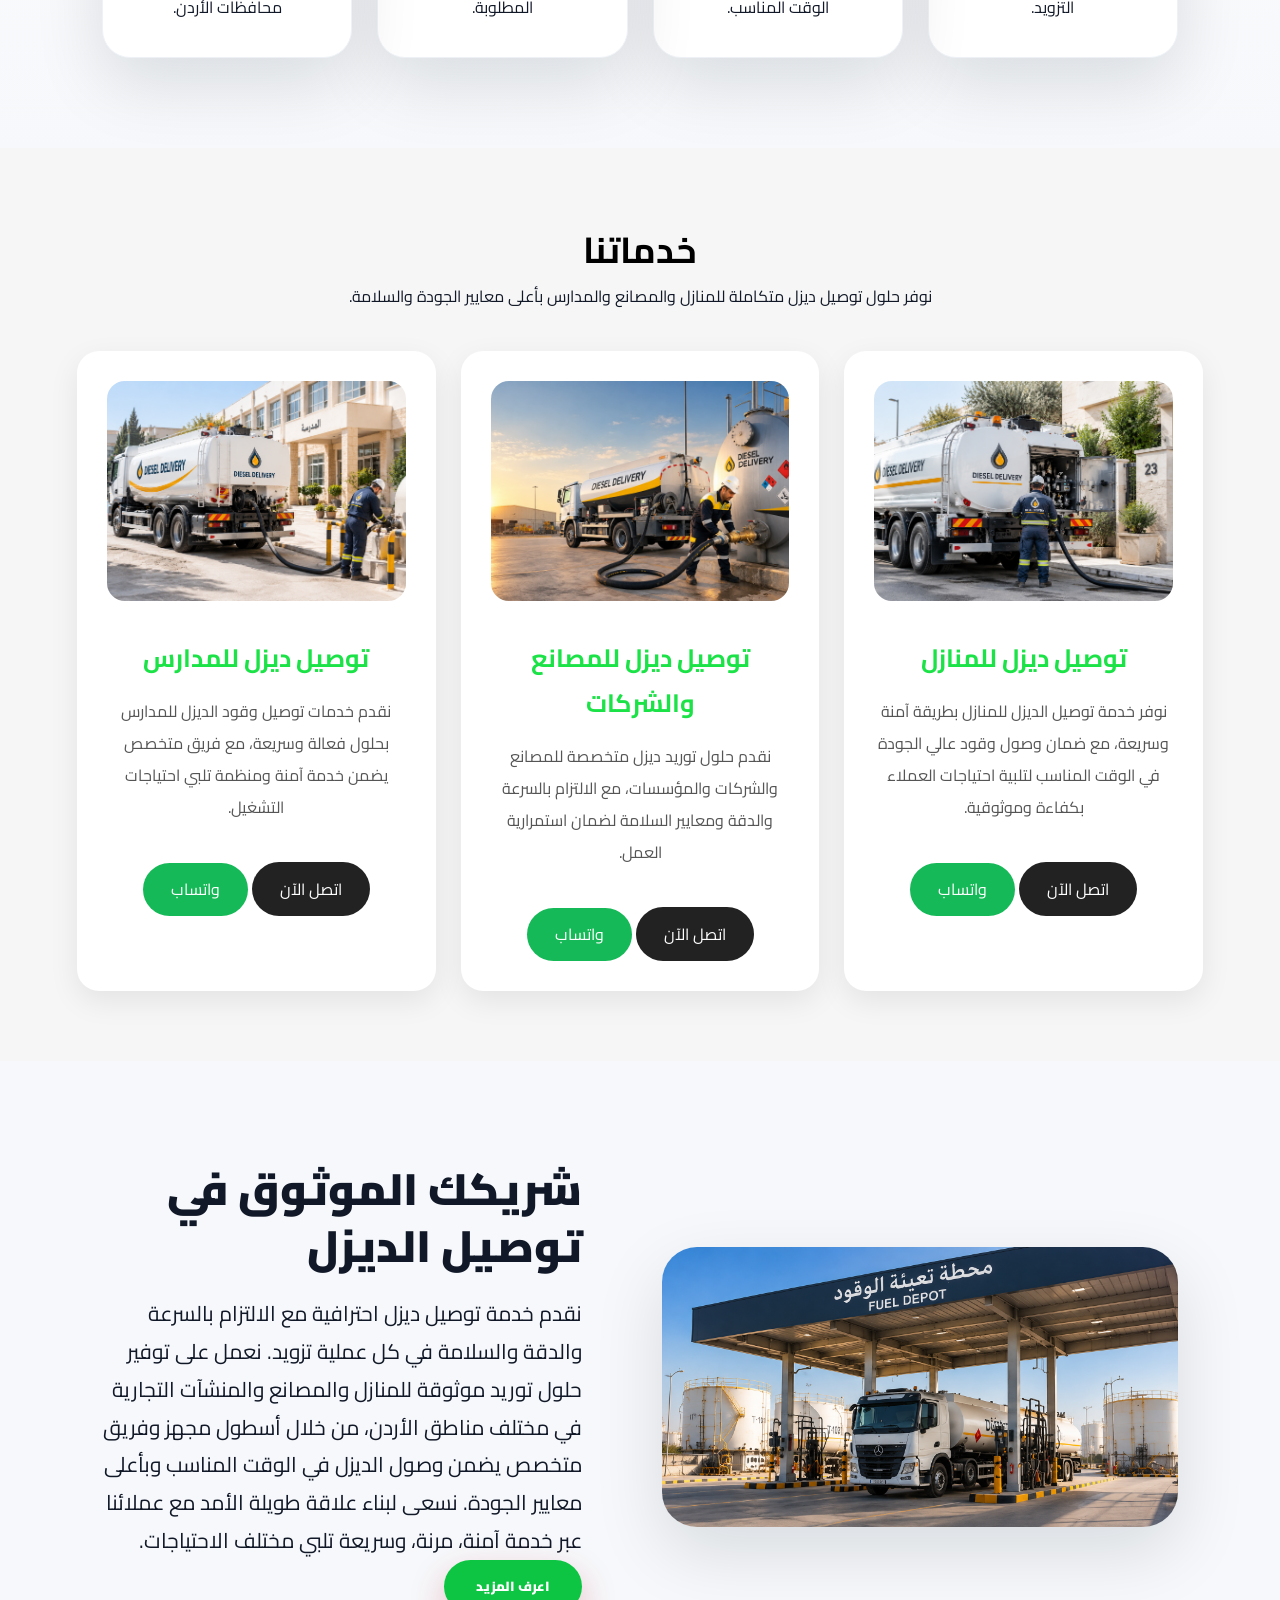
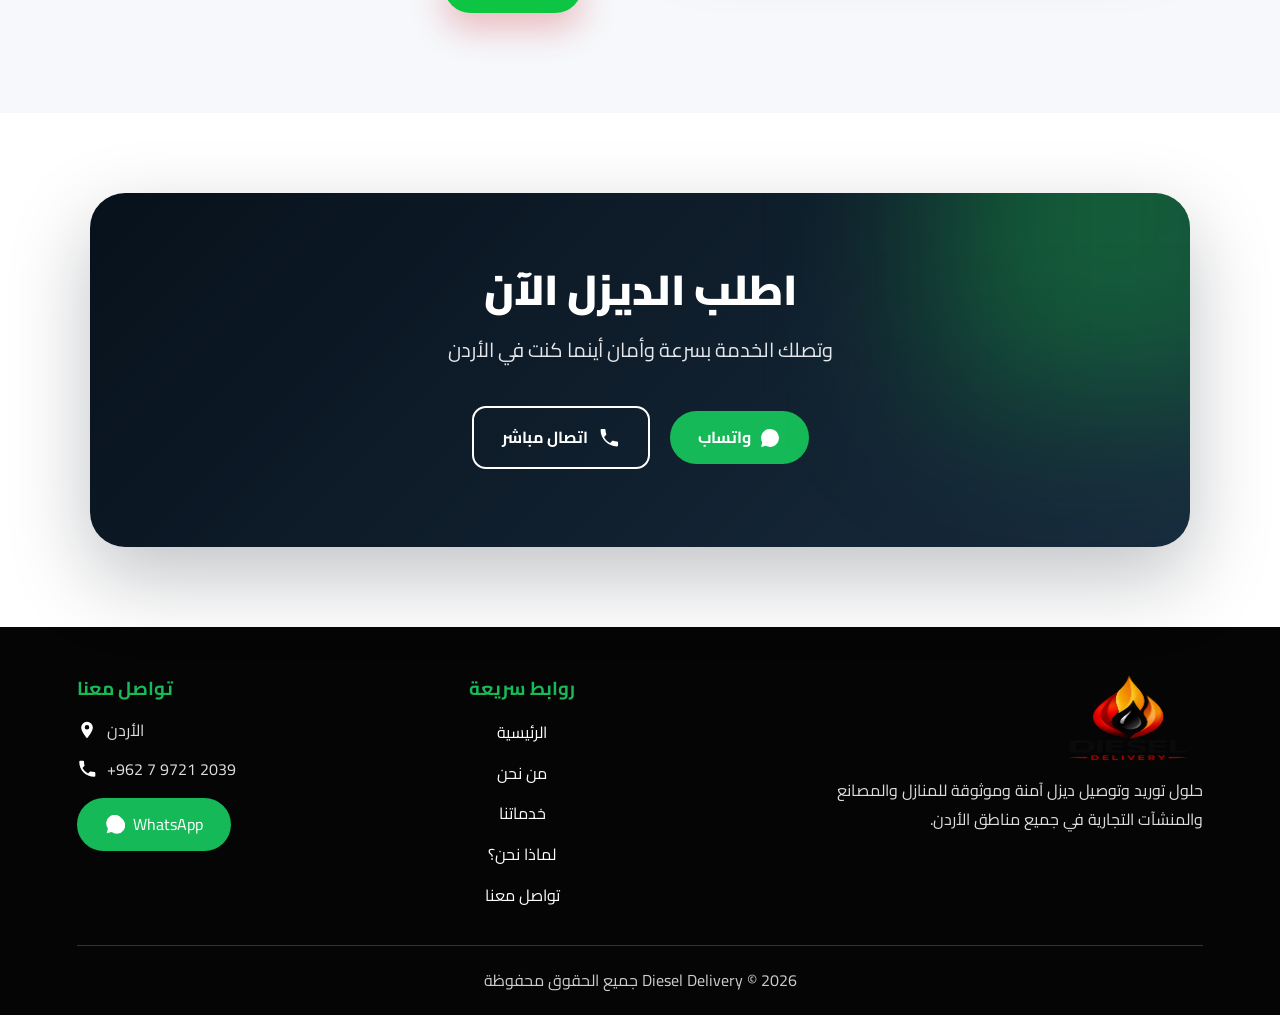
==== commit f54e54b6: "Add files via upload" ====
--- a/index.html
+++ b/index.html
@@ -3,13 +3,14 @@
 <head>
 <meta charset="UTF-8">
 <meta name="viewport" content="width=device-width, initial-scale=1.0">
+<link rel="icon" type="image/x-icon" href="assets/logo.png">
 <title>Diesel Delivery | توصيل الديزل</title>
 <link rel="stylesheet" href="style.css">
 </head>
 <body>
 
 <header>
-<img src="assets/logo.png" class="logo">
+      <a href="index.html"><img src="assets/logo.png" class="logo"></a>
 <button class="menu-toggle" aria-label="Menu">☰</button>
 <nav id="mainNav">
 <a href="#hero">الرئيسية</a>
@@ -63,6 +64,47 @@
 </div>
 </section>
 
+<section class="services-home" id="services">
+  <div class="services-title">
+    <h2>خدماتنا</h2>
+    <p>نوفر حلول توصيل ديزل متكاملة للمنازل والمصانع والمدارس بأعلى معايير الجودة والسلامة.</p>
+  </div>
+
+  <div class="services-cards">
+
+    <div class="service-box">
+      <img src="assets/home-diesel.png" alt="توصيل ديزل للمنازل">
+      <h3>توصيل ديزل للمنازل</h3>
+      <p>نوفر خدمة توصيل الديزل للمنازل بطريقة آمنة وسريعة، مع ضمان وصول وقود عالي الجودة في الوقت المناسب لتلبية احتياجات العملاء بكفاءة وموثوقية.</p>
+      <div class="service-buttons">
+        <a class="call-btn" href="tel:+962797212039">اتصل الآن</a>
+        <a class="whatsapp-btn" href="https://wa.me/962797212039">واتساب</a>
+      </div>
+    </div>
+
+    <div class="service-box">
+      <img src="assets/factory-diesel.png" alt="توصيل ديزل للمصانع والشركات">
+      <h3>توصيل ديزل للمصانع والشركات</h3>
+      <p>نقدم حلول توريد ديزل متخصصة للمصانع والشركات والمؤسسات، مع الالتزام بالسرعة والدقة ومعايير السلامة لضمان استمرارية العمل.</p>
+      <div class="service-buttons">
+        <a class="call-btn" href="tel:+962797212039">اتصل الآن</a>
+        <a class="whatsapp-btn" href="https://wa.me/962797212039">واتساب</a>
+      </div>
+    </div>
+
+    <div class="service-box">
+      <img src="assets/school-diesel.png" alt="توصيل ديزل للمدارس">
+      <h3>توصيل ديزل للمدارس</h3>
+      <p>نقدم خدمات توصيل وقود الديزل للمدارس بحلول فعالة وسريعة، مع فريق متخصص يضمن خدمة آمنة ومنظمة تلبي احتياجات التشغيل.</p>
+      <div class="service-buttons">
+        <a class="call-btn" href="tel:+962797212039">اتصل الآن</a>
+        <a class="whatsapp-btn" href="https://wa.me/962797212039">واتساب</a>
+      </div>
+    </div>
+
+  </div>
+</section>
+
 <section class="about" id="about">
 <img src="assets/depot.png">
 <div>
@@ -80,6 +122,8 @@
 </section>
 
 <a class="floating-whatsapp" href="https://wa.me/962797212039" target="_blank" aria-label="WhatsApp"><svg viewBox="0 0 32 32"><path d="M16 3C8.8 3 3 8.8 3 16c0 2.3.6 4.5 1.7 6.4L3 29l6.8-1.7A13 13 0 0016 29c7.2 0 13-5.8 13-13S23.2 3 16 3zm6.9 18.4c-.3.8-1.8 1.5-2.5 1.6-.7.1-1.5.1-4.8-1.7-4-2.2-6.6-6.2-6.8-6.5-.2-.3-1.6-2.1-1.6-4s1-2.8 1.4-3.2c.4-.4.9-.5 1.2-.5h.9c.3 0 .7-.1 1 .8.4 1 .9 2.5 1 2.7.1.2.1.5 0 .7-.1.2-.2.4-.4.6-.2.2-.4.4-.6.6-.2.2-.4.4-.2.8.2.4 1.1 1.8 2.4 2.9 1.7 1.5 3.1 2 3.5 2.2.4.2.6.2.9-.1.3-.3 1.1-1.3 1.4-1.7.3-.4.6-.3 1-.2.4.1 2.4 1.1 2.8 1.3.4.2.7.3.8.5.1.3.1 1-.2 1.8z"/></svg></a>
+
+
 
 
 <footer class="professional-footer">
--- a/style.css
+++ b/style.css
@@ -669,7 +669,7 @@
 box-shadow:0 10px 30px rgba(0,0,0,.08);
 text-align:center;
 }
-.service-card h2{color:#d71920;}
+.service-card h2{color:#19d719;}
 .service-card p{line-height:1.9;color:#555;}
 .service-actions{
 display:flex;
@@ -693,3 +693,55 @@
  border-radius:16px;
  margin-bottom:20px;
 }
+
+.services-home{
+padding:70px 6%;
+background:#f6f6f6;
+direction:rtl;
+}
+.services-title{text-align:center;margin-bottom:40px;}
+.services-title h2{color:#000000;font-size:36px;}
+.services-cards{
+display:grid;
+grid-template-columns:repeat(3,1fr);
+gap:25px;
+}
+.service-box{
+background:#fff;
+border-radius:22px;
+padding:30px;
+text-align:center;
+box-shadow:0 10px 30px rgba(0,0,0,.08);
+}
+.service-box img{
+width:100%;
+height:220px;
+object-fit:cover;
+border-radius:18px;
+}
+.service-box h3{
+color:#1be246;
+font-size:25px;
+margin:25px 0 15px;
+}
+.service-box p{
+line-height:2;
+color:#555;
+}
+.service-buttons{
+/* display:flex; */
+justify-content:center;
+gap:15px;
+margin-top:25px;
+}
+.service-buttons a{
+padding:12px 28px;
+border-radius:30px;
+color:white;
+text-decoration:none;
+}
+.call-btn{background:#222;}
+.whatsapp-btn{background:#16b957;}
+@media(max-width:900px){
+.services-cards{grid-template-columns:1fr;}
+}
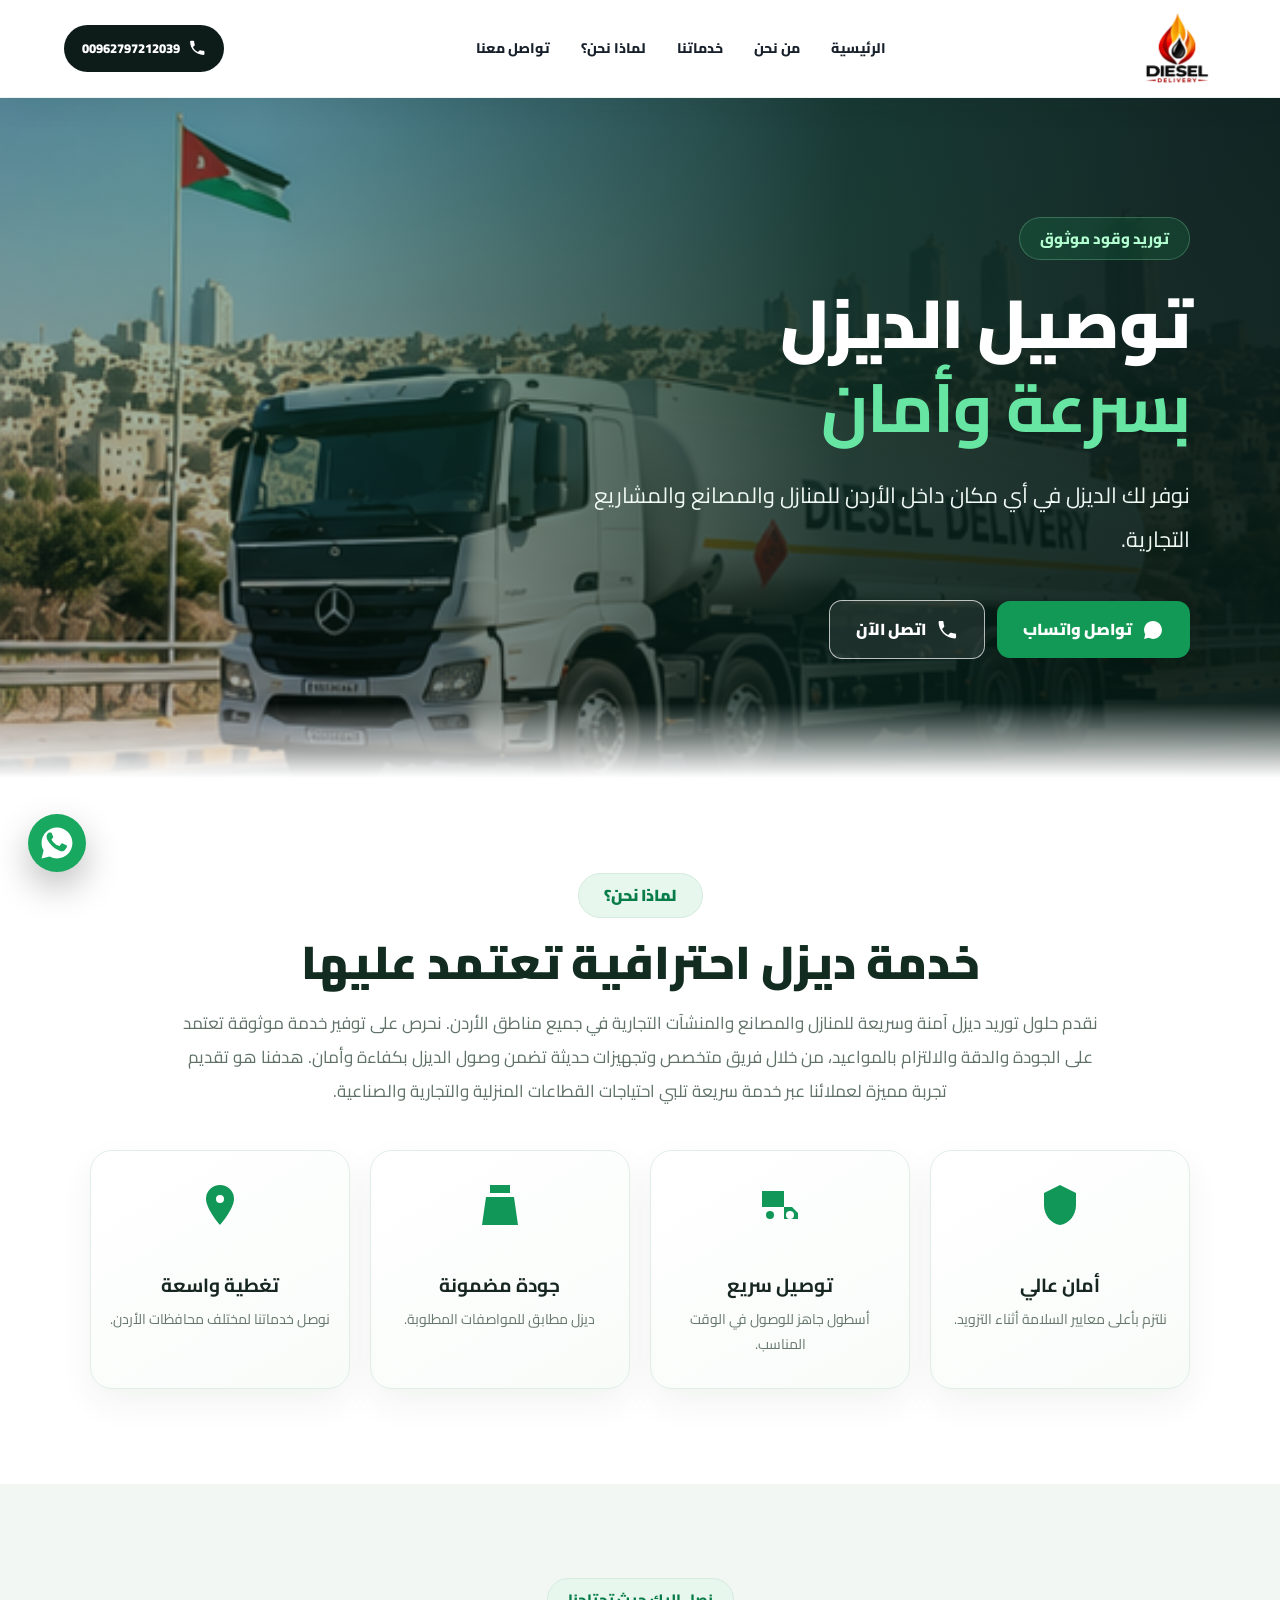
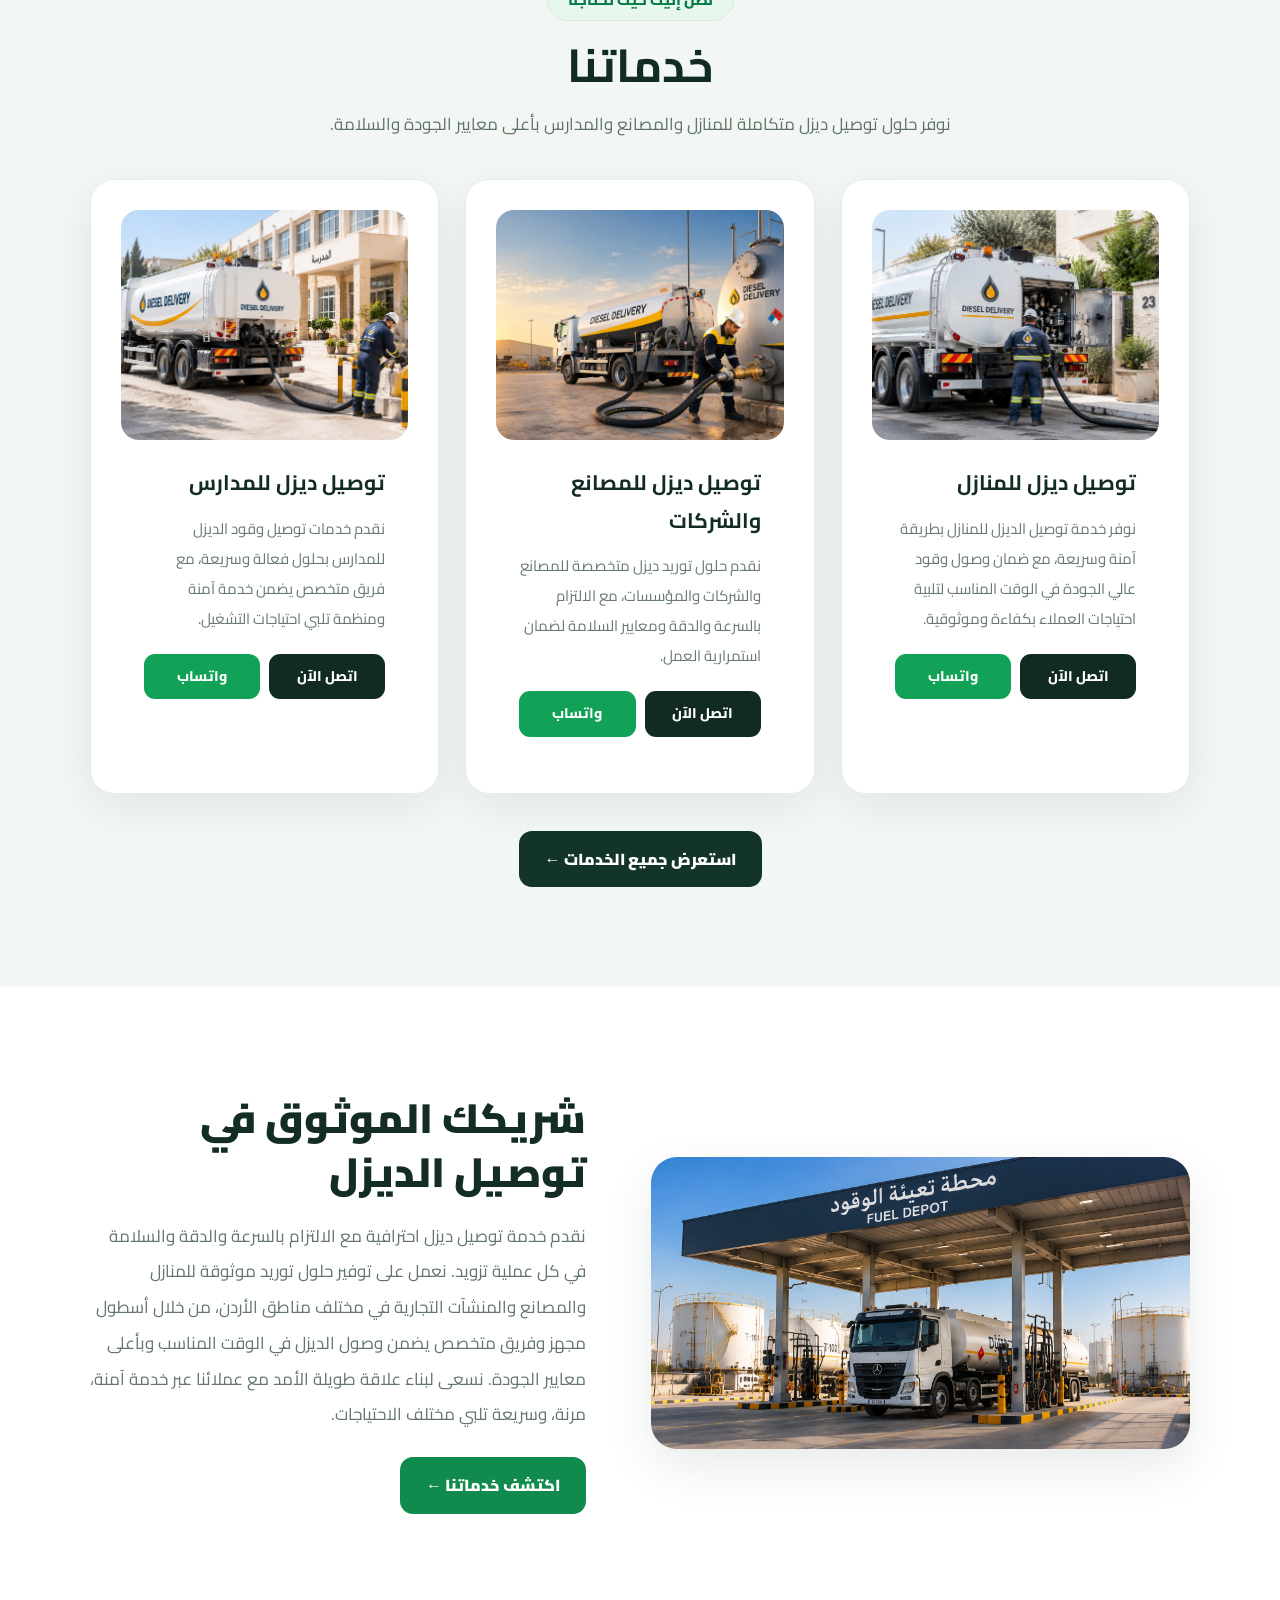
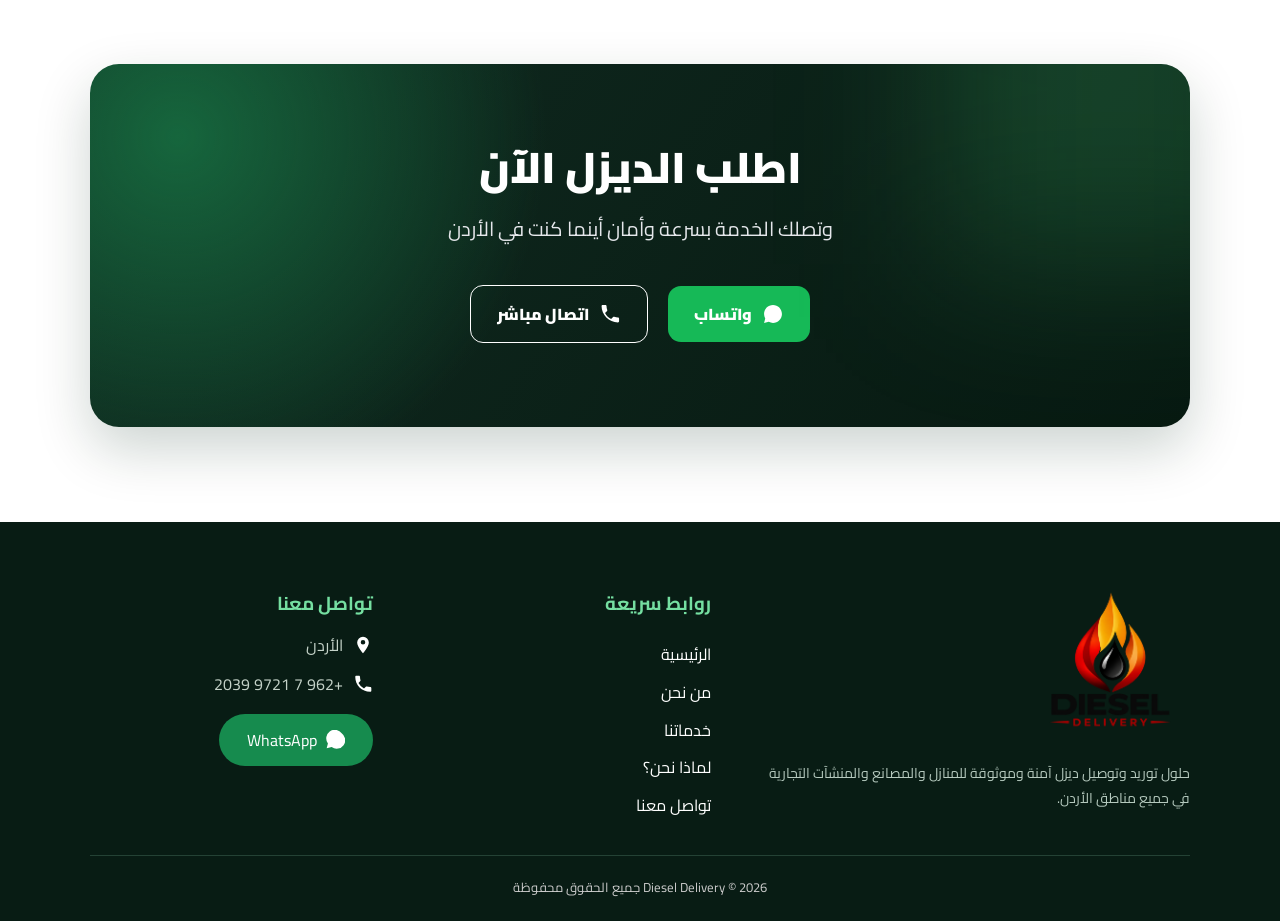
==== commit 0bde1145: "edit style" ====
--- a/index.html
+++ b/index.html
@@ -10,8 +10,8 @@
 <body>
 
 <header>
-      <a href="index.html"><img src="assets/logo.png" class="logo"></a>
-<button class="menu-toggle" aria-label="Menu">☰</button>
+      <a href="index.html"><img src="assets/logo.png" class="logo" alt="Diesel Delivery"></a>
+<button class="menu-toggle" aria-label="فتح قائمة التنقل" aria-expanded="false" aria-controls="mainNav">☰</button>
 <nav id="mainNav">
 <a href="#hero">الرئيسية</a>
 <a href="#about">من نحن</a>
@@ -31,7 +31,7 @@
 <span>توريد وقود موثوق</span>
 <h1>توصيل الديزل<br><b>بسرعة وأمان</b></h1>
 <p>نوفر لك الديزل في أي مكان داخل الأردن للمنازل والمصانع والمشاريع التجارية.</p>
-<a class="hero-btn whatsapp-btn" href="https://wa.me/962797212039" target="_blank">
+<a class="hero-btn whatsapp-btn" href="https://wa.me/962797212039" target="_blank" rel="noopener noreferrer">
 <svg viewBox="0 0 32 32"><path d="M16 3C8.8 3 3 8.8 3 16c0 2.3.6 4.5 1.7 6.4L3 29l6.8-1.7A13 13 0 0016 29c7.2 0 13-5.8 13-13S23.2 3 16 3z"/></svg> تواصل واتساب</a>
 <a class="hero-btn outline call-btn" href="tel:+962797212039">
 <svg viewBox="0 0 24 24"><path d="M6.6 10.8c1.8 3.5 3.1 4.8 6.6 6.6l2.2-2.2c.3-.3.8-.4 1.2-.2 1.3.5 2.7.8 4.1.8.7 0 1.2.5 1.2 1.2V20c0 .7-.5 1.2-1.2 1.2C10.8 21.2 2.8 13.2 2.8 3.4 2.8 2.7 3.3 2.2 4 2.2h3c.7 0 1.2.5 1.2 1.2 0 1.4.3 2.8.8 4.1.1.4.1.8-.2 1.2z"/></svg> اتصل الآن</a>
@@ -66,6 +66,7 @@
 
 <section class="services-home" id="services">
   <div class="services-title">
+    <span class="eyebrow">نصل إليك حيث تحتاجنا</span>
     <h2>خدماتنا</h2>
     <p>نوفر حلول توصيل ديزل متكاملة للمنازل والمصانع والمدارس بأعلى معايير الجودة والسلامة.</p>
   </div>
@@ -78,7 +79,7 @@
       <p>نوفر خدمة توصيل الديزل للمنازل بطريقة آمنة وسريعة، مع ضمان وصول وقود عالي الجودة في الوقت المناسب لتلبية احتياجات العملاء بكفاءة وموثوقية.</p>
       <div class="service-buttons">
         <a class="call-btn" href="tel:+962797212039">اتصل الآن</a>
-        <a class="whatsapp-btn" href="https://wa.me/962797212039">واتساب</a>
+        <a class="whatsapp-btn" href="https://wa.me/962797212039" target="_blank" rel="noopener noreferrer">واتساب</a>
       </div>
     </div>
 
@@ -88,7 +89,7 @@
       <p>نقدم حلول توريد ديزل متخصصة للمصانع والشركات والمؤسسات، مع الالتزام بالسرعة والدقة ومعايير السلامة لضمان استمرارية العمل.</p>
       <div class="service-buttons">
         <a class="call-btn" href="tel:+962797212039">اتصل الآن</a>
-        <a class="whatsapp-btn" href="https://wa.me/962797212039">واتساب</a>
+        <a class="whatsapp-btn" href="https://wa.me/962797212039" target="_blank" rel="noopener noreferrer">واتساب</a>
       </div>
     </div>
 
@@ -98,11 +99,12 @@
       <p>نقدم خدمات توصيل وقود الديزل للمدارس بحلول فعالة وسريعة، مع فريق متخصص يضمن خدمة آمنة ومنظمة تلبي احتياجات التشغيل.</p>
       <div class="service-buttons">
         <a class="call-btn" href="tel:+962797212039">اتصل الآن</a>
-        <a class="whatsapp-btn" href="https://wa.me/962797212039">واتساب</a>
+        <a class="whatsapp-btn" href="https://wa.me/962797212039" target="_blank" rel="noopener noreferrer">واتساب</a>
       </div>
     </div>
 
   </div>
+  <a class="all-services-link" href="service.html">استعرض جميع الخدمات ←</a>
 </section>
 
 <section class="about" id="about">
@@ -110,18 +112,18 @@
 <div>
 <h2>شريكك الموثوق في توصيل الديزل</h2>
 <p>نقدم خدمة توصيل ديزل احترافية مع الالتزام بالسرعة والدقة والسلامة في كل عملية تزويد. نعمل على توفير حلول توريد موثوقة للمنازل والمصانع والمنشآت التجارية في مختلف مناطق الأردن، من خلال أسطول مجهز وفريق متخصص يضمن وصول الديزل في الوقت المناسب وبأعلى معايير الجودة. نسعى لبناء علاقة طويلة الأمد مع عملائنا عبر خدمة آمنة، مرنة، وسريعة تلبي مختلف الاحتياجات.</p>
-<button>اعرف المزيد</button>
+<a class="about-link" href="service.html">اكتشف خدماتنا ←</a>
 </div>
 </section>
 
 <section class="order" id="order">
 <h2>اطلب الديزل الآن</h2>
 <p>وتصلك الخدمة بسرعة وأمان أينما كنت في الأردن</p>
-<a class="cta-btn whatsapp-btn" href="https://wa.me/962797212039" target="_blank"><svg viewBox="0 0 32 32"><path d="M16 3C8.8 3 3 8.8 3 16c0 2.3.6 4.5 1.7 6.4L3 29l6.8-1.7A13 13 0 0016 29c7.2 0 13-5.8 13-13S23.2 3 16 3z"/></svg> واتساب</a>
+<a class="cta-btn whatsapp-btn" href="https://wa.me/962797212039" target="_blank" rel="noopener noreferrer"><svg viewBox="0 0 32 32"><path d="M16 3C8.8 3 3 8.8 3 16c0 2.3.6 4.5 1.7 6.4L3 29l6.8-1.7A13 13 0 0016 29c7.2 0 13-5.8 13-13S23.2 3 16 3z"/></svg> واتساب</a>
 <a class="cta-btn outline call-btn" href="tel:+962797212039"><svg viewBox="0 0 24 24"><path d="M6.6 10.8c1.8 3.5 3.1 4.8 6.6 6.6l2.2-2.2c.3-.3.8-.4 1.2-.2 1.3.5 2.7.8 4.1.8.7 0 1.2.5 1.2 1.2V20c0 .7-.5 1.2-1.2 1.2C10.8 21.2 2.8 13.2 2.8 3.4 2.8 2.7 3.3 2.2 4 2.2h3c.7 0 1.2.5 1.2 1.2 0 1.4.3 2.8.8 4.1.1.4.1.8-.2 1.2z"/></svg> اتصال مباشر</a>
 </section>
 
-<a class="floating-whatsapp" href="https://wa.me/962797212039" target="_blank" aria-label="WhatsApp"><svg viewBox="0 0 32 32"><path d="M16 3C8.8 3 3 8.8 3 16c0 2.3.6 4.5 1.7 6.4L3 29l6.8-1.7A13 13 0 0016 29c7.2 0 13-5.8 13-13S23.2 3 16 3zm6.9 18.4c-.3.8-1.8 1.5-2.5 1.6-.7.1-1.5.1-4.8-1.7-4-2.2-6.6-6.2-6.8-6.5-.2-.3-1.6-2.1-1.6-4s1-2.8 1.4-3.2c.4-.4.9-.5 1.2-.5h.9c.3 0 .7-.1 1 .8.4 1 .9 2.5 1 2.7.1.2.1.5 0 .7-.1.2-.2.4-.4.6-.2.2-.4.4-.6.6-.2.2-.4.4-.2.8.2.4 1.1 1.8 2.4 2.9 1.7 1.5 3.1 2 3.5 2.2.4.2.6.2.9-.1.3-.3 1.1-1.3 1.4-1.7.3-.4.6-.3 1-.2.4.1 2.4 1.1 2.8 1.3.4.2.7.3.8.5.1.3.1 1-.2 1.8z"/></svg></a>
+<a class="floating-whatsapp" href="https://wa.me/962797212039" target="_blank" rel="noopener noreferrer" aria-label="WhatsApp"><svg viewBox="0 0 32 32"><path d="M16 3C8.8 3 3 8.8 3 16c0 2.3.6 4.5 1.7 6.4L3 29l6.8-1.7A13 13 0 0016 29c7.2 0 13-5.8 13-13S23.2 3 16 3zm6.9 18.4c-.3.8-1.8 1.5-2.5 1.6-.7.1-1.5.1-4.8-1.7-4-2.2-6.6-6.2-6.8-6.5-.2-.3-1.6-2.1-1.6-4s1-2.8 1.4-3.2c.4-.4.9-.5 1.2-.5h.9c.3 0 .7-.1 1 .8.4 1 .9 2.5 1 2.7.1.2.1.5 0 .7-.1.2-.2.4-.4.6-.2.2-.4.4-.6.6-.2.2-.4.4-.2.8.2.4 1.1 1.8 2.4 2.9 1.7 1.5 3.1 2 3.5 2.2.4.2.6.2.9-.1.3-.3 1.1-1.3 1.4-1.7.3-.4.6-.3 1-.2.4.1 2.4 1.1 2.8 1.3.4.2.7.3.8.5.1.3.1 1-.2 1.8z"/></svg></a>
 
 
 
@@ -139,11 +141,11 @@
 
     <div class="footer-links">
       <h3>روابط سريعة</h3>
-      <a href="#home">الرئيسية</a>
+      <a href="index.html#hero">الرئيسية</a>
       <a href="#about">من نحن</a>
       <a href="service.html">خدماتنا</a>
       <a href="#why">لماذا نحن؟</a>
-      <a href="#contact">تواصل معنا</a>
+      <a href="index.html#order">تواصل معنا</a>
     </div>
 
     <div class="footer-contact">
@@ -156,7 +158,7 @@
         <span class="svg-icon phone-icon"></span>
         +962 7 9721 2039
       </p>
-      <a class="whatsapp-btn" href="#">
+      <a class="whatsapp-btn" href="https://wa.me/962797212039" target="_blank" rel="noopener noreferrer">
         <span class="svg-icon whatsapp-icon"></span>
         WhatsApp
       </a>
@@ -173,8 +175,8 @@
 <script>
 const btn=document.querySelector(".menu-toggle");
 const nav=document.querySelector("#mainNav");
-btn.addEventListener("click",()=>{nav.classList.toggle("open");btn.classList.toggle("active");});
-nav.querySelectorAll("a").forEach(a=>a.addEventListener("click",()=>nav.classList.remove("open")));
+btn.addEventListener("click",()=>{const opened=nav.classList.toggle("open");btn.classList.toggle("active",opened);btn.setAttribute("aria-expanded",String(opened));});
+nav.querySelectorAll("a").forEach(a=>a.addEventListener("click",()=>{nav.classList.remove("open");btn.classList.remove("active");btn.setAttribute("aria-expanded","false");}));
 </script>
 </body>
 </html>
--- a/style.css
+++ b/style.css
@@ -745,3 +745,82 @@
 @media(max-width:900px){
 .services-cards{grid-template-columns:1fr;}
 }
+
+
+/* Design refresh — keeps the original brand logo and contact information. */
+:root{--red:#13a65a;--red2:#087d49;--dark:#0d1c19;--gold:#a2e0b9;--bg:#f2f7f4;--text:#172620;--shadow:0 18px 48px rgba(8,43,29,.095)}
+body{background:#fff;color:var(--text);overflow-x:hidden}
+header{height:98px;padding:0 max(5%,calc((100vw - 1320px)/2));background:rgba(255,255,255,.96);box-shadow:0 4px 28px rgba(10,35,25,.09);border-bottom:1px solid #ecf2ed;gap:18px}
+header>a:first-child{flex:0 0 auto;display:flex;align-items:center}
+.logo{height:78px;max-width:185px;object-fit:contain}
+nav{display:flex;align-items:center;gap:5px}
+nav a{margin:0;padding:10px 13px;border-radius:12px;font-size:14px;white-space:nowrap}
+nav a:before{display:none}
+nav a:hover,nav a[aria-current="page"]{background:#ecf8ef;color:#087d49}
+.phone{background:#0d1c19;color:#fff;padding:12px 18px;text-decoration:none;white-space:nowrap;box-shadow:none;font-size:13px}
+.phone:hover{background:#087d49;box-shadow:0 12px 25px rgba(0,0,0,.14)}
+.hero{min-height:680px;background:linear-gradient(270deg,rgba(6,26,21,.93) 0%,rgba(7,31,25,.88) 34%,rgba(8,25,20,.3) 80%),url('assets/hero-truck.png') center center/cover}
+.hero:before{background:radial-gradient(ellipse at 15% 10%,rgba(28,170,99,.2),transparent 65%)}
+.hero:after{height:75px;background:linear-gradient(transparent,#fff)}
+.hero .content{width:min(790px,75%);padding:55px 7%;text-align:right}
+.hero .content span,.eyebrow{display:inline-block;background:rgba(30,192,106,.14);color:#b4ffd2;border:1px solid rgba(165,255,196,.24);border-radius:99px;padding:7px 20px;font-size:15px;font-weight:800}
+.hero h1{font-size:clamp(42px,5.3vw,78px);letter-spacing:-1px;margin:22px 0 24px;line-height:1.24}
+.hero h1 b{color:#66e5a3}
+.hero p{font-size:clamp(17px,1.7vw,22px);max-width:650px;line-height:2;color:#f0f9f4;margin:0 0 25px}
+.hero-btn,.cta-btn,.about-link,.all-services-link{display:inline-flex;justify-content:center;align-items:center;gap:10px;border-radius:13px;padding:14px 26px;font-weight:900;text-decoration:none;transition:transform .2s,box-shadow .2s,background .2s}
+.hero-btn:hover,.cta-btn:hover,.about-link:hover,.all-services-link:hover{transform:translateY(-3px)}
+.hero-btn.whatsapp-btn{background:#129955;color:white;box-shadow:0 15px 40px rgba(1,18,11,.22);margin-left:8px}
+.hero .outline{color:white;background:rgba(255,255,255,.09);border:1px solid rgba(255,255,255,.7);margin:0}
+.why-us{padding:95px 7%;background:#fff}
+.section-title{max-width:930px}
+.section-title span,.services-title .eyebrow,.services-page .eyebrow{background:#e8f7ed;color:#087d49;border:1px solid #d4ebdd}
+.section-title h2,.services-title h2{font-size:clamp(31px,3.6vw,47px);line-height:1.4;color:#122c21;margin:12px 0}
+.section-title p{font-size:17px;line-height:2;color:#607268}
+.features{gap:20px;padding:42px 0 0;grid-template-columns:repeat(4,minmax(0,1fr))}
+.features .feature-card{border:1px solid #e1eee6;border-radius:22px;background:linear-gradient(150deg,#fff,#f8fcf9);padding:30px 17px;min-height:235px;box-shadow:0 14px 34px rgba(2,45,21,.06)}
+.features .feature-card:hover{border-color:#7ccea1;transform:translateY(-7px);box-shadow:0 24px 45px rgba(2,45,21,.12)}
+.feature-card svg{fill:#119758;width:48px;height:48px}
+.feature-card h3{font-size:19px}.feature-card p{font-size:14px;color:#66776c}
+.services-home{padding:94px 7% 100px;background:#f2f7f4;text-align:center}
+.services-title{max-width:740px;margin:0 auto 39px}.services-title p{color:#607268;font-size:17px}
+.services-cards{display:grid;grid-template-columns:repeat(3,minmax(0,1fr));gap:26px;align-items:stretch}
+.service-box,.service-card{overflow:hidden;background:white;border:1px solid #e6eee9;border-radius:24px;box-shadow:0 13px 40px rgba(4,32,19,.07);text-align:right;transition:transform .25s,box-shadow .25s}
+.service-box:hover,.service-card:hover{transform:translateY(-6px);box-shadow:0 20px 48px rgba(4,32,19,.14)}
+.service-box img,.service-card img{width:100%;height:230px;object-fit:cover;display:block}
+.service-box h3,.service-card h2{font-size:21px;color:#122c21;margin:24px 23px 12px}
+.service-box p,.service-card p{font-size:15px;line-height:2;color:#687970;margin:0 23px 20px}
+.service-buttons,.service-actions{display:flex;flex-wrap:wrap;gap:9px;margin:0 23px 26px}
+.service-buttons a,.service-actions a{flex:1;min-width:95px;display:inline-flex;justify-content:center;align-items:center;text-decoration:none;border-radius:11px;padding:10px 14px;background:#122b21;color:#fff;font-weight:800;font-size:14px;transition:background .2s}
+.service-buttons a:hover,.service-actions a:hover{background:#0e8e51}
+.service-buttons .whatsapp-btn,.service-actions a:last-child{background:#11a258;color:white;margin:0}
+.all-services-link{margin-top:37px;background:#123527;color:white}
+.about{padding:105px 7%;gap:65px;background:#fff}
+.about img{width:49%;max-height:460px;object-fit:cover;border-radius:26px;box-shadow:var(--shadow)}
+.about>div{flex:1}.about h2{font-size:clamp(29px,3.2vw,43px);color:#142d22}
+.about p{font-size:17px;color:#64756c;line-height:2.1}
+.about-link{background:#108b4d;color:white;margin-top:24px}
+.order{width:86%;max-width:1300px;margin:45px auto 95px;padding:76px 25px;border-radius:29px;background:radial-gradient(circle at 8% 20%,#16663d 0%,transparent 35%),linear-gradient(125deg,#102a20,#071911);box-shadow:0 22px 55px rgba(6,39,23,.2)}
+.order:before{background:rgba(71,214,123,.2)}
+.order h2{font-size:clamp(29px,3.5vw,43px)}
+.order .outline{color:white;background:transparent;border:1px solid #fff}
+.professional-footer{background:#081c14;padding:65px 7% 22px}
+.footer-container{max-width:1250px;margin:auto;display:grid;grid-template-columns:1.5fr 1fr 1fr;gap:55px}
+.footer-brand{width:auto}.footer-brand img{width:160px;height:auto;max-height:150px;object-fit:contain}
+.footer-brand p{font-size:14px;color:#b5c9be;margin-top:15px}
+.footer-links{text-align:right;gap:9px}.footer-links h3,.footer-contact h3{color:#75dfa1;margin-bottom:10px}
+.footer-links a:hover{text-decoration:underline;color:#83e1aa}
+.footer-contact{direction:rtl}.contact-item{color:#c4d2c8}.footer-contact .whatsapp-btn{background:#168b4e}
+.footer-bottom{border-color:#244235;font-size:13px}
+.services-page{padding:80px 7% 110px;background:linear-gradient(#edf7f0 0%,#fff 330px)}
+.services-page-intro{text-align:center;max-width:810px;margin:0 auto 45px}
+.services-page h1{color:#112f20;font-size:clamp(34px,4vw,55px);margin:12px 0}
+.services-page-intro p{font-size:18px;color:#64756c}
+.services-grid{display:grid;grid-template-columns:repeat(3,minmax(0,1fr));gap:26px;max-width:1320px;margin:auto}
+.services-grid .service-card{height:100%;display:flex;flex-direction:column}
+.services-grid .service-card p{flex:1}
+.floating-whatsapp{width:58px;height:58px;background:#19a85f}
+a:focus-visible,button:focus-visible{outline:3px solid #4cca88;outline-offset:4px}
+@media(max-width:1080px){header{padding:0 3%}nav a{padding:9px 7px;font-size:13px}.phone{padding:10px;font-size:12px}.services-cards,.services-grid{gap:14px}}
+@media(max-width:900px){header{height:78px;padding:10px 5%;flex-direction:row}.logo{height:62px}nav{display:flex;top:78px;gap:6px;padding:20px;border-bottom:1px solid #e6eee9}nav a{font-size:15px;padding:11px 16px}.menu-toggle{display:block;background:#0e874a;border-radius:12px}.phone{display:none}.hero{min-height:600px;background-position:60% center}.hero .content{width:100%;padding:70px 7%;text-align:right}.hero h1{font-size:clamp(38px,7vw,60px)}.features{grid-template-columns:repeat(2,minmax(0,1fr))}.services-cards,.services-grid{grid-template-columns:repeat(2,minmax(0,1fr))}.about{gap:30px;flex-direction:column}.about img{width:100%}.footer-container{grid-template-columns:repeat(2,1fr);gap:35px}.footer-brand{grid-column:span 2}}
+@media(max-width:600px){header{padding:9px 18px}.hero{min-height:620px;background:linear-gradient(270deg,rgba(4,25,17,.92),rgba(4,25,17,.62)),url('assets/hero-truck.png') 60% center/cover}.hero .content{padding:65px 22px}.hero h1{font-size:42px}.hero p{font-size:17px}.hero-btn{margin:6px 0!important;font-size:14px;padding:12px 15px}.why-us,.services-home,.services-page{padding:65px 20px}.features,.services-cards,.services-grid{grid-template-columns:1fr}.section-title p{font-size:15px}.services-title h2,.section-title h2{font-size:30px}.feature-card{min-height:auto}.about{padding:70px 22px}.about p{font-size:15px}.order{width:92%;padding:50px 17px;margin:20px auto 70px}.order .cta-btn{margin:6px 2px;padding:12px 15px}.footer-container{display:flex;flex-direction:column;text-align:right}.footer-links{text-align:right}.footer-brand img{width:140px}.professional-footer{padding:55px 25px 18px}.services-page-intro p{font-size:16px}}
+@media(prefers-reduced-motion:reduce){*,*::before,*::after{animation:none!important;transition:none!important;scroll-behavior:auto!important}}
